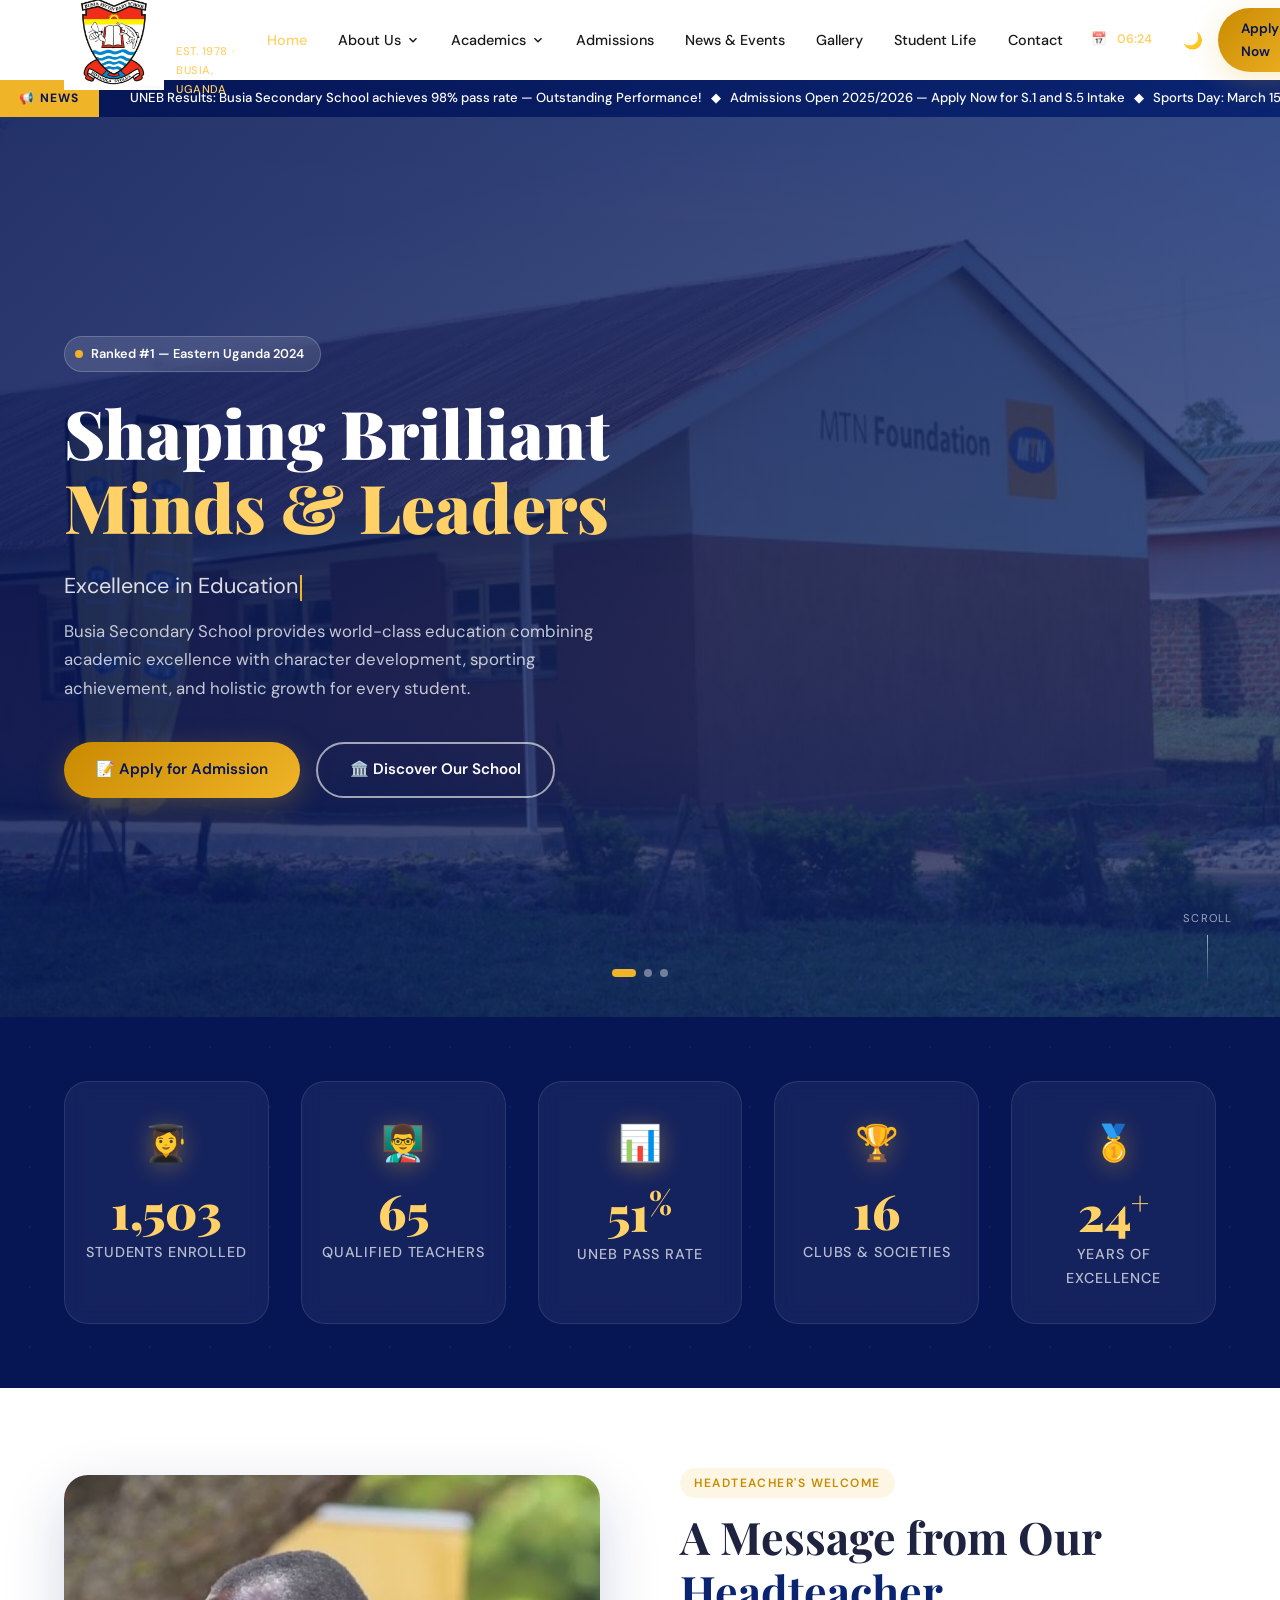
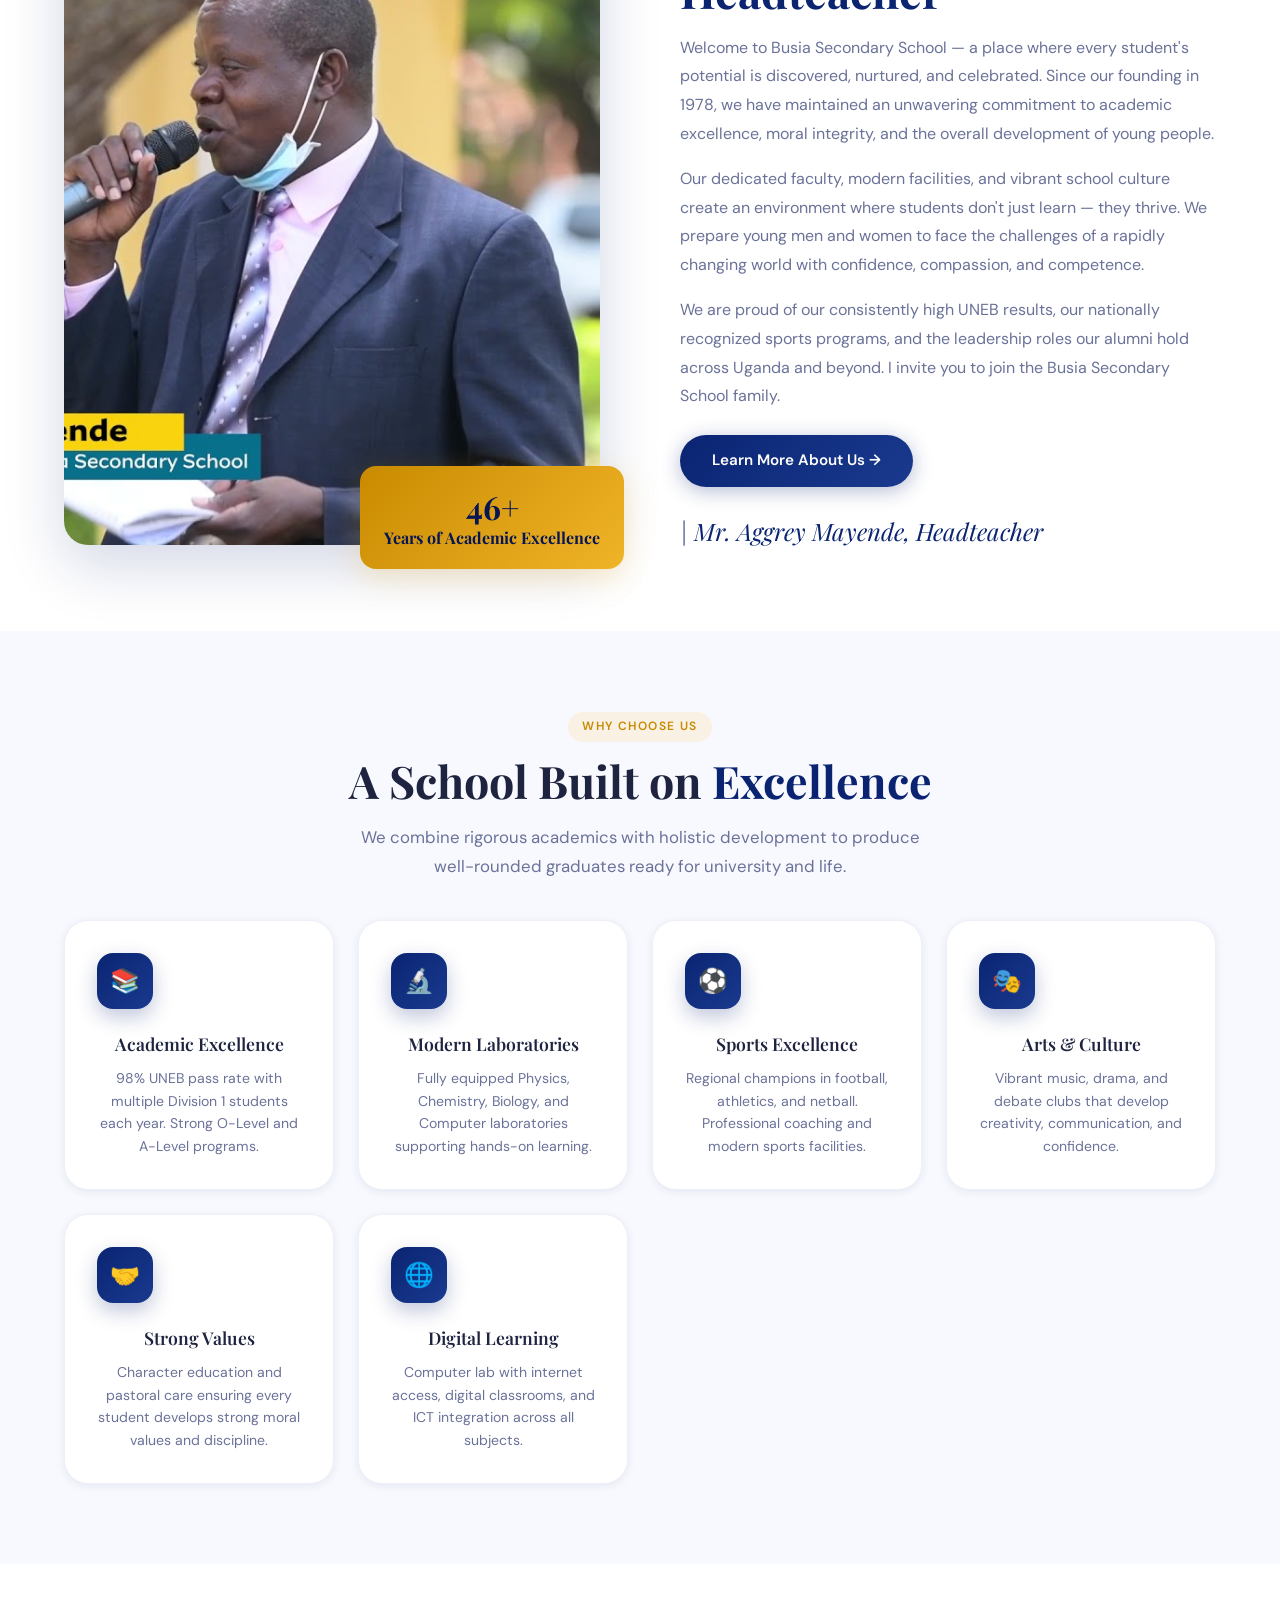
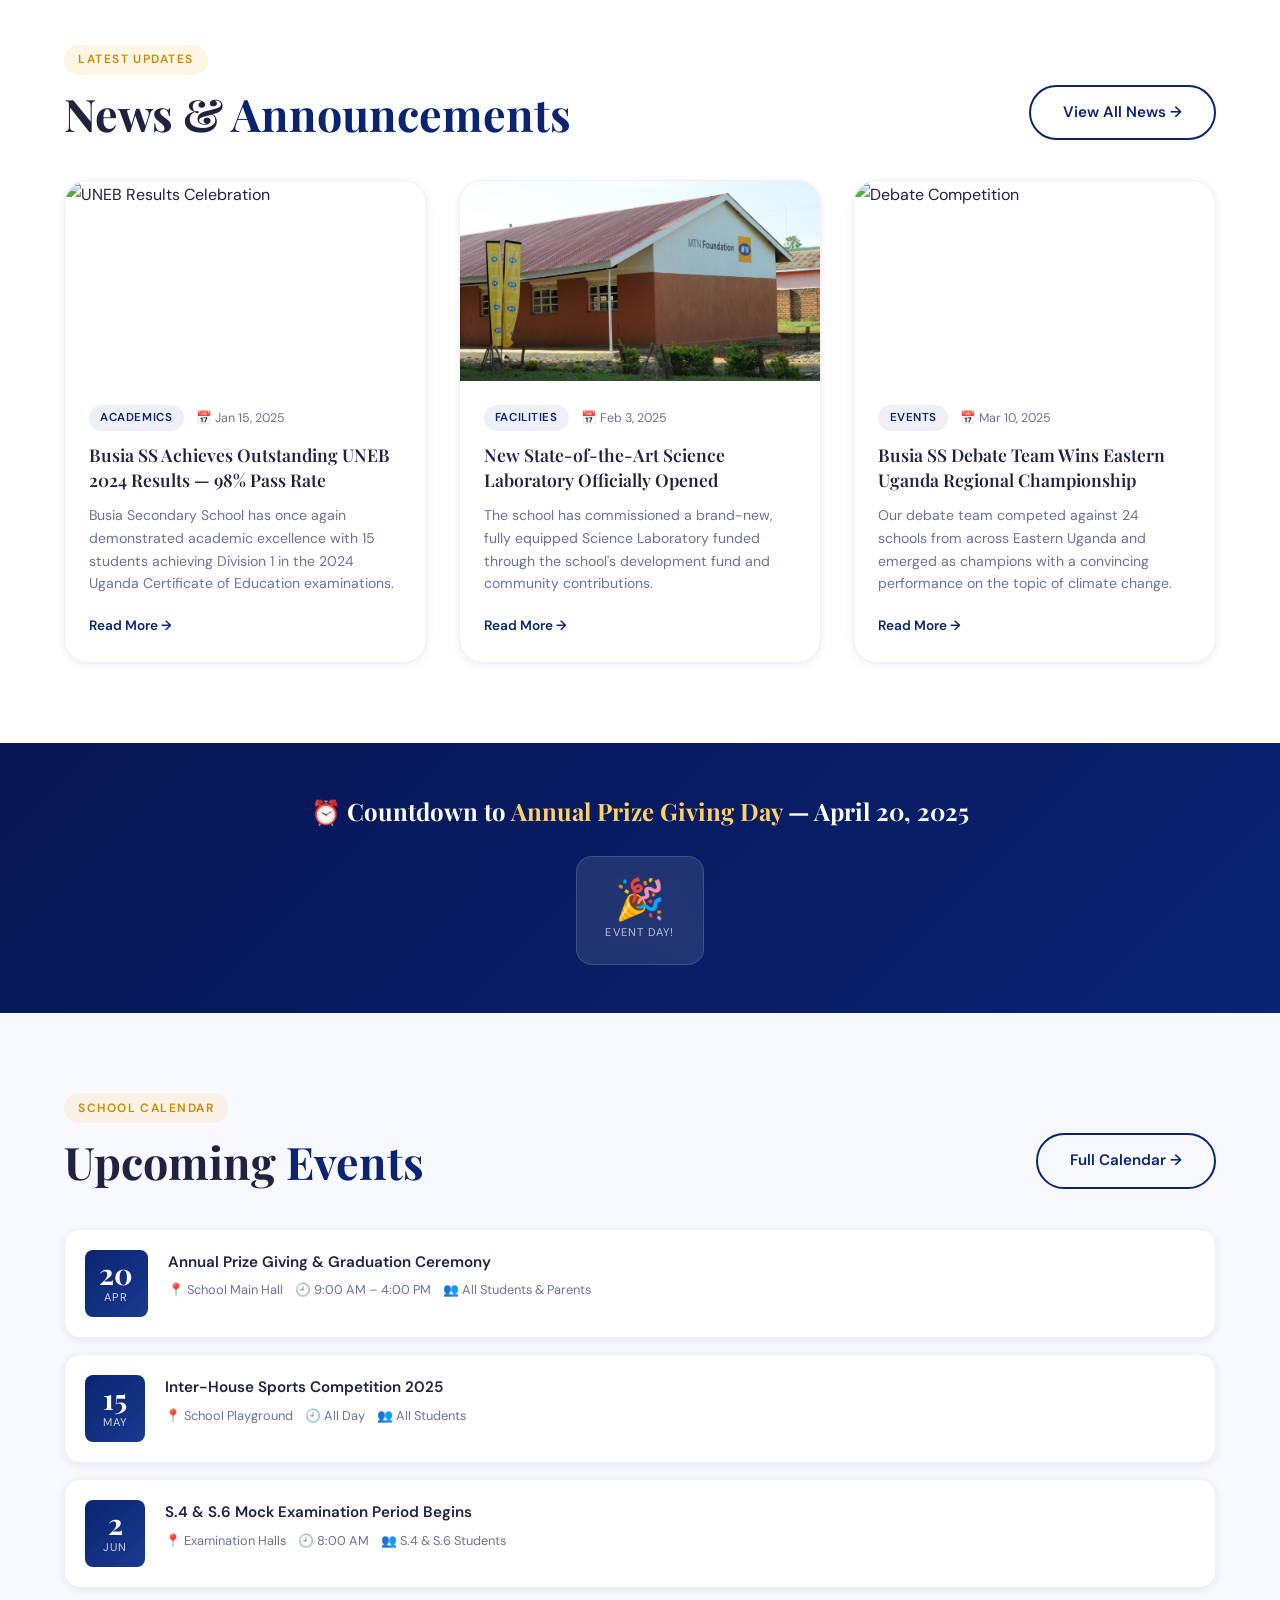
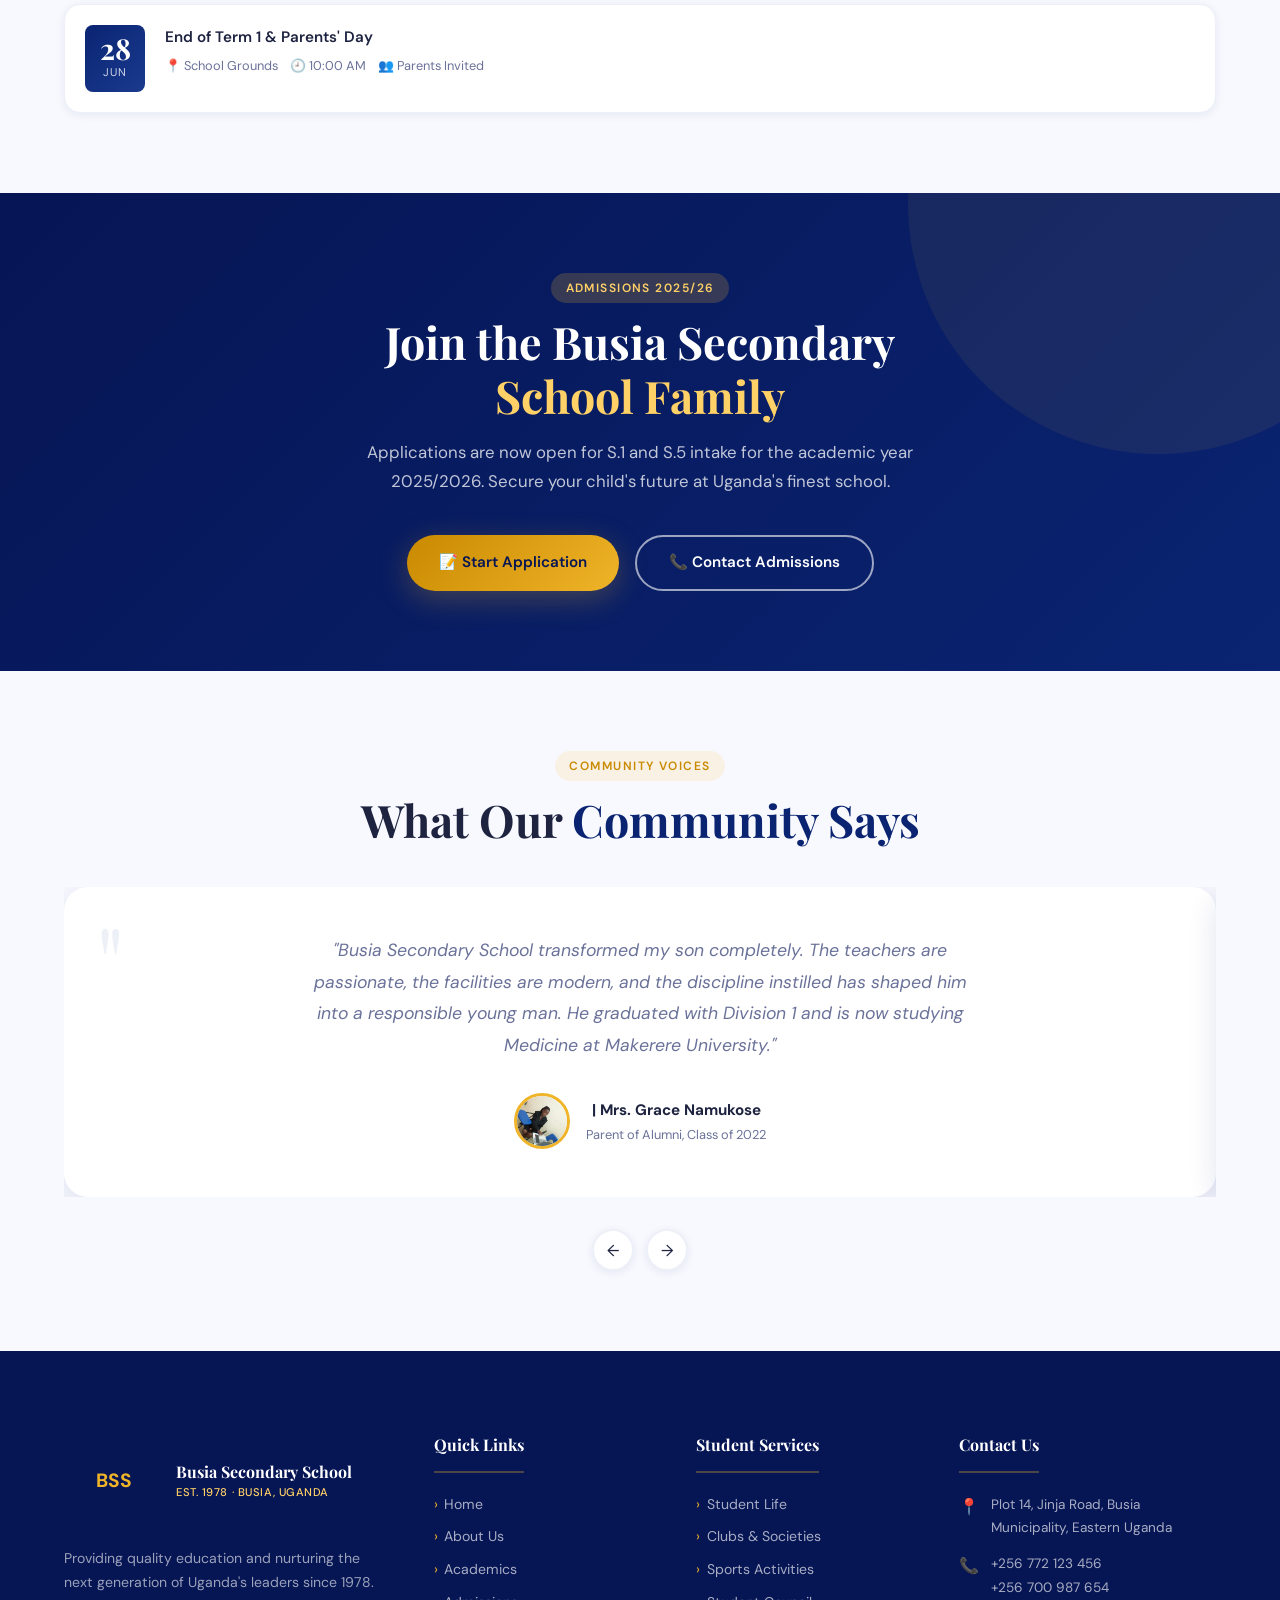
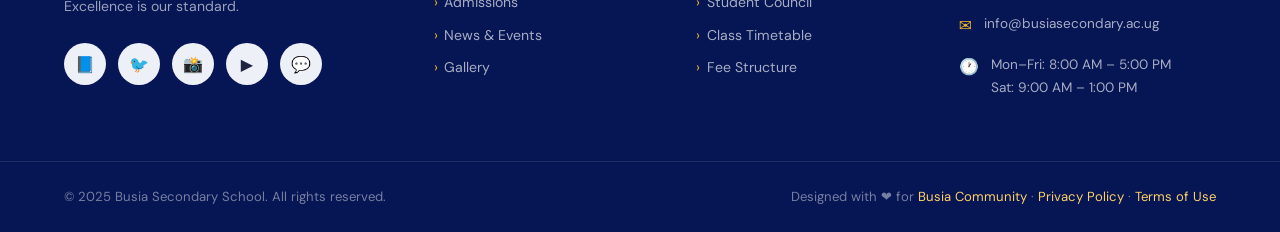
==== index.html @ 971a9e9c "Add files via upload ssb full website" ====
<!DOCTYPE html>
<html lang="en" data-theme="light">
<head>
  <meta charset="UTF-8" />
  <meta name="viewport" content="width=device-width, initial-scale=1.0" />
  <meta name="description" content="Busia Secondary School — Excellence in Education since 1978. Uganda's premier secondary school offering O-Level and A-Level education." />
  <meta name="keywords" content="Busia Secondary School, Uganda schools, UNEB, O-Level, A-Level, admissions" />
  <title>Busia Secondary School | Excellence in Education</title>
  <link rel="stylesheet" href="css/style.css" />
  <!-- Structured Data -->
  <script type="application/ld+json">
  {"@context":"https://schema.org","@type":"EducationalOrganization","name":"Busia Secondary School","url":"https://busiasecondary.ac.ug","address":{"@type":"PostalAddress","addressLocality":"Busia","addressRegion":"Eastern Uganda","addressCountry":"UG"}}
  </script>
</head>
<body>

<!-- ══ PRELOADER ══ -->
<div id="preloader" role="status" aria-label="Loading">
  <div class="preloader-logo">BUSIA <span>Secondary School</span></div>
  <div class="preloader-bar"><div class="preloader-fill"></div></div>
</div>

<!-- ══ BACK TO TOP ══ -->
<button id="back-top" aria-label="Back to top">↑</button>

<!-- ══ NAVBAR ══ -->
<nav id="navbar" role="navigation" aria-label="Main navigation">
  <div class="container">
    <a href="index.html" class="nav-logo">
      <div class="nav-logo-icon"><img src="images/ssb-logo.png" alt=""></div>
      <div class="nav-logo-text">
        <strong>Busia Secondary School</strong>
        <span>Est. 1978 · Busia, Uganda</span>
      </div>
    </a>

    <ul class="nav-menu" role="list">
      <li class="nav-item"><a href="index.html" class="nav-link active" data-page="index.html">Home</a></li>
      <li class="nav-item">
        <a href="about.html" class="nav-link" data-page="about.html">About Us <svg class="chevron" viewBox="0 0 24 24" fill="none" stroke="currentColor" stroke-width="2.5"><path d="M6 9l6 6 6-6"/></svg></a>
        <div class="dropdown">
          <a href="about.html#mission">Our Mission & Vision</a>
          <a href="about.html#history">School History</a>
          <a href="about.html#staff">Faculty & Staff</a>
          <a href="about.html#facilities">Facilities</a>
        </div>
      </li>
      <li class="nav-item">
        <a href="academics.html" class="nav-link" data-page="academics.html">Academics <svg class="chevron" viewBox="0 0 24 24" fill="none" stroke="currentColor" stroke-width="2.5"><path d="M6 9l6 6 6-6"/></svg></a>
        <div class="dropdown">
          <a href="academics.html#olevel">O-Level (S.1–S.4)</a>
          <a href="academics.html#alevel">A-Level (S.5–S.6)</a>
          <a href="academics.html#departments">Departments</a>
          <a href="academics.html#timetable">Class Timetable</a>
        </div>
      </li>
      <li class="nav-item"><a href="admissions.html" class="nav-link" data-page="admissions.html">Admissions</a></li>
      <li class="nav-item"><a href="news.html" class="nav-link" data-page="news.html">News & Events</a></li>
      <li class="nav-item"><a href="gallery.html" class="nav-link" data-page="gallery.html">Gallery</a></li>
      <li class="nav-item"><a href="student-life.html" class="nav-link" data-page="student-life.html">Student Life</a></li>
      <li class="nav-item"><a href="contact.html" class="nav-link" data-page="contact.html">Contact</a></li>
    </ul>

    <div class="nav-actions">
      <div class="datetime-widget">📅 <span id="live-time">--:--</span></div>
      <button class="dark-toggle" aria-label="Toggle dark mode">🌙</button>
      <a href="admissions.html" class="btn btn-gold btn-sm">Apply Now</a>
      <button class="hamburger" id="hamburger" aria-label="Open menu" aria-expanded="false">
        <span></span><span></span><span></span>
      </button>
    </div>
  </div>
</nav>

<!-- ══ MOBILE MENU ══ -->
<nav class="mobile-menu" id="mobileMenu" aria-label="Mobile navigation">
  <a href="index.html" class="nav-link">🏠 Home</a>
  <a href="about.html" class="nav-link mobile-menu-toggle">📖 About Us <svg class="chevron" style="width:16px;height:16px;float:right;transition:transform .3s" viewBox="0 0 24 24" fill="none" stroke="currentColor" stroke-width="2.5"><path d="M6 9l6 6 6-6"/></svg></a>
  <div class="mobile-dropdown">
    <a href="about.html#mission">Our Mission</a><a href="about.html#history">History</a><a href="about.html#staff">Staff</a>
  </div>
  <a href="academics.html" class="nav-link">📚 Academics</a>
  <a href="admissions.html" class="nav-link">📝 Admissions</a>
  <a href="news.html" class="nav-link">📰 News & Events</a>
  <a href="gallery.html" class="nav-link">🖼️ Gallery</a>
  <a href="student-life.html" class="nav-link">🎓 Student Life</a>
  <a href="contact.html" class="nav-link">📞 Contact</a>
  <div style="margin-top:2rem;padding-top:1.5rem;border-top:1px solid rgba(255,255,255,.1)">
    <a href="admissions.html" class="btn btn-gold" style="width:100%;justify-content:center;margin-bottom:.75rem">Apply Now</a>
    <button class="dark-toggle" style="width:100%;background:rgba(255,255,255,.08);border-radius:8px;height:42px;color:#fff;font-size:.9rem">🌙 Toggle Dark Mode</button>
  </div>
</nav>

<!-- ══ ANNOUNCEMENTS TICKER ══ -->
<div class="ticker-wrap" aria-label="Announcements">
  <div class="ticker-label">📢 News</div>
  <div class="ticker-track" id="ticker-track">Loading announcements…</div>
</div>

<!-- ══════════════════════════════════════
     HERO SECTION
══════════════════════════════════════ -->
<section class="hero" aria-label="Hero banner">
  <div class="hero-slider">
    <div class="hero-slide hero-slide-1 active"></div>
    <div class="hero-slide hero-slide-2"></div>
    <div class="hero-slide hero-slide-3"></div>
  </div>
  <div class="hero-overlay"></div>

  <div class="container">
    <div class="hero-content">
      <div class="hero-badge">
        <div class="hero-badge-dot"></div>
        Ranked #1 — Eastern Uganda 2024
      </div>
      <h1 class="hero-title">Shaping Brilliant<br><span>Minds & Leaders</span></h1>
      <div class="hero-typing" id="typing-text" aria-live="polite"></div>
      <p class="hero-desc">Busia Secondary School provides world-class education combining academic excellence with character development, sporting achievement, and holistic growth for every student.</p>
      <div class="hero-buttons">
        <a href="admissions.html" class="btn btn-gold">📝 Apply for Admission</a>
        <a href="about.html" class="btn btn-outline">🏛️ Discover Our School</a>
      </div>
    </div>
  </div>

  <div class="hero-dots" role="tablist" aria-label="Slide navigation">
    <button class="hero-dot active" aria-label="Slide 1"></button>
    <button class="hero-dot" aria-label="Slide 2"></button>
    <button class="hero-dot" aria-label="Slide 3"></button>
  </div>
  <div class="scroll-indicator" aria-hidden="true">
    <span>Scroll</span>
    <div class="scroll-line"></div>
  </div>
</section>

<!-- ══════════════════════════════════════
     STATS SECTION
══════════════════════════════════════ -->
<section class="stats-section" aria-label="School statistics">
  <div class="container">
    <div class="stats-grid">
      <div class="stat-card reveal">
        <div class="stat-icon">👩‍🎓</div>
        <div class="stat-number"><span class="counter" data-target="2847">0</span></div>
        <div class="stat-label">Students Enrolled</div>
      </div>
      <div class="stat-card reveal reveal-delay-1">
        <div class="stat-icon">👨‍🏫</div>
        <div class="stat-number"><span class="counter" data-target="124">0</span></div>
        <div class="stat-label">Qualified Teachers</div>
      </div>
      <div class="stat-card reveal reveal-delay-2">
        <div class="stat-icon">📊</div>
        <div class="stat-number"><span class="counter" data-target="98">0</span><span class="stat-suffix">%</span></div>
        <div class="stat-label">UNEB Pass Rate</div>
      </div>
      <div class="stat-card reveal reveal-delay-3">
        <div class="stat-icon">🏆</div>
        <div class="stat-number"><span class="counter" data-target="32">0</span></div>
        <div class="stat-label">Clubs & Societies</div>
      </div>
      <div class="stat-card reveal reveal-delay-4">
        <div class="stat-icon">🥇</div>
        <div class="stat-number"><span class="counter" data-target="46">0</span><span class="stat-suffix">+</span></div>
        <div class="stat-label">Years of Excellence</div>
      </div>
    </div>
  </div>
</section>

<!-- ══════════════════════════════════════
     WELCOME / PRINCIPAL'S MESSAGE
══════════════════════════════════════ -->
<section class="section" aria-labelledby="welcome-heading">
  <div class="container">
    <div class="welcome-grid">
      <div class="welcome-img-wrap reveal">
        <img
          src="images/mayende.jpg"
          alt="School headteacher"
          class="welcome-img"
          loading="lazy"
        />
        <div class="welcome-badge">
          <strong>46+</strong>
          Years of Academic Excellence
        </div>
      </div>
      <div class="welcome-text reveal reveal-delay-2">
        <span class="section-tag">Headteacher's Welcome</span>
        <h2 id="welcome-heading" class="section-title">A Message from Our <span>Headteacher</span></h2>
        <p style="color:var(--text-light);margin-bottom:1rem;line-height:1.8">Welcome to Busia Secondary School — a place where every student's potential is discovered, nurtured, and celebrated. Since our founding in 1978, we have maintained an unwavering commitment to academic excellence, moral integrity, and the overall development of young people.</p>
        <p style="color:var(--text-light);margin-bottom:1rem;line-height:1.8">Our dedicated faculty, modern facilities, and vibrant school culture create an environment where students don't just learn — they thrive. We prepare young men and women to face the challenges of a rapidly changing world with confidence, compassion, and competence.</p>
        <p style="color:var(--text-light);margin-bottom:1.5rem;line-height:1.8">We are proud of our consistently high UNEB results, our nationally recognized sports programs, and the leadership roles our alumni hold across Uganda and beyond. I invite you to join the Busia Secondary School family.</p>
        <a href="about.html" class="btn btn-primary">Learn More About Us →</a>
        <div class="signature"> | Mr. Aggrey Mayende, Headteacher</div>
      </div>
    </div>
  </div>
</section>

<!-- ══════════════════════════════════════
     WHY CHOOSE US
══════════════════════════════════════ -->
<section class="section section--gray" aria-labelledby="features-heading">
  <div class="container text-center">
    <span class="section-tag">Why Choose Us</span>
    <h2 id="features-heading" class="section-title">A School Built on <span>Excellence</span></h2>
    <p class="section-subtitle">We combine rigorous academics with holistic development to produce well-rounded graduates ready for university and life.</p>
    <div class="subjects-grid" style="grid-template-columns:repeat(auto-fill,minmax(230px,1fr))">
      <div class="info-card reveal">
        <div class="info-card-icon">📚</div>
        <h3 class="info-card-title">Academic Excellence</h3>
        <p class="info-card-text">98% UNEB pass rate with multiple Division 1 students each year. Strong O-Level and A-Level programs.</p>
      </div>
      <div class="info-card reveal reveal-delay-1">
        <div class="info-card-icon">🔬</div>
        <h3 class="info-card-title">Modern Laboratories</h3>
        <p class="info-card-text">Fully equipped Physics, Chemistry, Biology, and Computer laboratories supporting hands-on learning.</p>
      </div>
      <div class="info-card reveal reveal-delay-2">
        <div class="info-card-icon">⚽</div>
        <h3 class="info-card-title">Sports Excellence</h3>
        <p class="info-card-text">Regional champions in football, athletics, and netball. Professional coaching and modern sports facilities.</p>
      </div>
      <div class="info-card reveal reveal-delay-3">
        <div class="info-card-icon">🎭</div>
        <h3 class="info-card-title">Arts & Culture</h3>
        <p class="info-card-text">Vibrant music, drama, and debate clubs that develop creativity, communication, and confidence.</p>
      </div>
      <div class="info-card reveal reveal-delay-4">
        <div class="info-card-icon">🤝</div>
        <h3 class="info-card-title">Strong Values</h3>
        <p class="info-card-text">Character education and pastoral care ensuring every student develops strong moral values and discipline.</p>
      </div>
      <div class="info-card reveal">
        <div class="info-card-icon">🌐</div>
        <h3 class="info-card-title">Digital Learning</h3>
        <p class="info-card-text">Computer lab with internet access, digital classrooms, and ICT integration across all subjects.</p>
      </div>
    </div>
  </div>
</section>

<!-- ══════════════════════════════════════
     LATEST NEWS
══════════════════════════════════════ -->
<section class="section" aria-labelledby="news-heading">
  <div class="container">
    <div style="display:flex;justify-content:space-between;align-items:flex-end;flex-wrap:wrap;gap:1rem;margin-bottom:2.5rem">
      <div>
        <span class="section-tag">Latest Updates</span>
        <h2 id="news-heading" class="section-title" style="margin-bottom:0">News & <span>Announcements</span></h2>
      </div>
      <a href="news.html" class="btn btn-outline-dark">View All News →</a>
    </div>
    <div class="news-grid">
      <!-- Card 1 -->
      <article class="news-card reveal" data-title="UNEB 2024 Results" data-category="academics">
        <div class="news-card-img-wrap">
          <img class="news-card-img" src="images/IMG_20250216_130604_188@1550464639.jpg" alt="UNEB Results Celebration" loading="lazy"/>
        </div>
        <div class="news-card-body">
          <div class="news-card-meta">
            <span class="news-cat">Academics</span>
            <span>📅 Jan 15, 2025</span>
          </div>
          <h3 class="news-card-title">Busia SS Achieves Outstanding UNEB 2024 Results — 98% Pass Rate</h3>
          <p class="news-card-excerpt">Busia Secondary School has once again demonstrated academic excellence with 15 students achieving Division 1 in the 2024 Uganda Certificate of Education examinations.</p>
          <a href="news.html" class="read-more">Read More →</a>
        </div>
      </article>
      <!-- Card 2 -->
      <article class="news-card reveal reveal-delay-1" data-title="New Science Laboratory" data-category="facilities">
        <div class="news-card-img-wrap">
          <img class="news-card-img" src="images/Busia-SS-classroom-after.jpg" alt="New Science Laboratory" loading="lazy"/>
        </div>
        <div class="news-card-body">
          <div class="news-card-meta">
            <span class="news-cat">Facilities</span>
            <span>📅 Feb 3, 2025</span>
          </div>
          <h3 class="news-card-title">New State-of-the-Art Science Laboratory Officially Opened</h3>
          <p class="news-card-excerpt">The school has commissioned a brand-new, fully equipped Science Laboratory funded through the school's development fund and community contributions.</p>
          <a href="news.html" class="read-more">Read More →</a>
        </div>
      </article>
      <!-- Card 3 -->
      <article class="news-card reveal reveal-delay-2" data-title="Regional Debate Champions" data-category="events">
        <div class="news-card-img-wrap">
          <img class="news-card-img" src="images/IMG_20240926_190651_596@1555853961.jpg" alt="Debate Competition" loading="lazy"/>
        </div>
        <div class="news-card-body">
          <div class="news-card-meta">
            <span class="news-cat">Events</span>
            <span>📅 Mar 10, 2025</span>
          </div>
          <h3 class="news-card-title">Busia SS Debate Team Wins Eastern Uganda Regional Championship</h3>
          <p class="news-card-excerpt">Our debate team competed against 24 schools from across Eastern Uganda and emerged as champions with a convincing performance on the topic of climate change.</p>
          <a href="news.html" class="read-more">Read More →</a>
        </div>
      </article>
    </div>
  </div>
</section>

<!-- ══════════════════════════════════════
     COUNTDOWN + UPCOMING EVENTS
══════════════════════════════════════ -->
<div class="countdown-section" aria-label="Event countdown">
  <div class="container">
    <h3 class="countdown-title">⏰ Countdown to <span>Annual Prize Giving Day</span> — April 20, 2025</h3>
    <div class="countdown-wrap" id="countdown-wrap" data-target="2025-04-20T09:00:00"></div>
  </div>
</div>

<section class="section section--gray" aria-labelledby="events-heading">
  <div class="container">
    <div style="display:flex;justify-content:space-between;align-items:flex-end;flex-wrap:wrap;gap:1rem;margin-bottom:2.5rem">
      <div>
        <span class="section-tag">School Calendar</span>
        <h2 id="events-heading" class="section-title" style="margin-bottom:0">Upcoming <span>Events</span></h2>
      </div>
      <a href="news.html#events" class="btn btn-outline-dark">Full Calendar →</a>
    </div>
    <div class="events-list">
      <div class="event-item reveal">
        <div class="event-date"><div class="event-day">20</div><div class="event-month">Apr</div></div>
        <div class="event-info">
          <div class="event-title">Annual Prize Giving &amp; Graduation Ceremony</div>
          <div class="event-meta"><span>📍 School Main Hall</span><span>🕘 9:00 AM – 4:00 PM</span><span>👥 All Students &amp; Parents</span></div>
        </div>
      </div>
      <div class="event-item reveal reveal-delay-1">
        <div class="event-date"><div class="event-day">15</div><div class="event-month">May</div></div>
        <div class="event-info">
          <div class="event-title">Inter-House Sports Competition 2025</div>
          <div class="event-meta"><span>📍 School Playground</span><span>🕘 All Day</span><span>👥 All Students</span></div>
        </div>
      </div>
      <div class="event-item reveal reveal-delay-2">
        <div class="event-date"><div class="event-day">2</div><div class="event-month">Jun</div></div>
        <div class="event-info">
          <div class="event-title">S.4 &amp; S.6 Mock Examination Period Begins</div>
          <div class="event-meta"><span>📍 Examination Halls</span><span>🕘 8:00 AM</span><span>👥 S.4 &amp; S.6 Students</span></div>
        </div>
      </div>
      <div class="event-item reveal reveal-delay-3">
        <div class="event-date"><div class="event-day">28</div><div class="event-month">Jun</div></div>
        <div class="event-info">
          <div class="event-title">End of Term 1 &amp; Parents' Day</div>
          <div class="event-meta"><span>📍 School Grounds</span><span>🕘 10:00 AM</span><span>👥 Parents Invited</span></div>
        </div>
      </div>
    </div>
  </div>
</section>

<!-- ══════════════════════════════════════
     ADMISSIONS CTA
══════════════════════════════════════ -->
<section class="section section--dark" style="background:linear-gradient(135deg,var(--primary-dark),var(--primary));text-align:center;position:relative;overflow:hidden">
  <div style="position:absolute;top:-50%;right:-10%;width:500px;height:500px;border-radius:50%;background:rgba(240,180,41,.07);pointer-events:none"></div>
  <div class="container" style="position:relative;z-index:1">
    <span class="section-tag" style="background:rgba(240,180,41,.2);color:var(--gold-light)">Admissions 2025/26</span>
    <h2 class="section-title" style="color:var(--white)">Join the Busia Secondary<br><span style="color:var(--gold-light)">School Family</span></h2>
    <p class="section-subtitle" style="color:rgba(255,255,255,.75)">Applications are now open for S.1 and S.5 intake for the academic year 2025/2026. Secure your child's future at Uganda's finest school.</p>
    <div style="display:flex;gap:1rem;justify-content:center;flex-wrap:wrap;margin-top:1rem">
      <a href="admissions.html" class="btn btn-gold reveal">📝 Start Application</a>
      <a href="contact.html" class="btn btn-outline reveal reveal-delay-1">📞 Contact Admissions</a>
    </div>
  </div>
</section>

<!-- ══════════════════════════════════════
     TESTIMONIALS
══════════════════════════════════════ -->
<section class="section testimonials-section" aria-labelledby="testimonials-heading">
  <div class="container">
    <div class="text-center" style="margin-bottom:2.5rem">
      <span class="section-tag">Community Voices</span>
      <h2 id="testimonials-heading" class="section-title">What Our <span>Community Says</span></h2>
    </div>
    <div class="testimonials-track">
      <div class="testimonials-inner" id="testimonials-inner">
        <div class="testimonial-card">
          <p class="testimonial-text">"Busia Secondary School transformed my son completely. The teachers are passionate, the facilities are modern, and the discipline instilled has shaped him into a responsible young man. He graduated with Division 1 and is now studying Medicine at Makerere University."</p>
          <div class="testimonial-author">
            <img src="images/IMG_20250828_181309_729.jpg" alt="Parent testimonial" class="testimonial-avatar"/>
            <div><div class="testimonial-name">| Mrs. Grace Namukose</div><div class="testimonial-role">Parent of Alumni, Class of 2022</div></div>
          </div>
        </div>
        <div class="testimonial-card">
          <p class="testimonial-text">"The quality of education at Busia SS is unparalleled in Eastern Uganda. I joined S.1 with average grades but left with seven 1s in UCE. The teachers gave us individual attention and the learning environment was incredibly motivating."</p>
          <div class="testimonial-author">
            <img src="images/IMG_20250828_181309_729.jpg" alt="Alumni testimonial" class="testimonial-avatar"/>
            <div><div class="testimonial-name">| Remmy Auma</div><div class="testimonial-role">UCE Candidate, Class of 2022 — Division 1</div></div>
          </div>
        </div>
        <div class="testimonial-card">
          <p class="testimonial-text">"The quality of education at Busia SS is unparalleled in Eastern Uganda. I joined S.5 with low grades but left with all the principal passes in UACE. The teachers gave us individual attention and the learning environment was incredibly motivating."</p>
          <div class="testimonial-author">
            <img src="images/profile-pic.jpg" alt="Alumni testimonial" class="testimonial-avatar"/>
            <div><div class="testimonial-name">| Pius Babalanda</div><div class="testimonial-role">UACE Candidate, Class of 2022 — 14 Points</div></div>
          </div>
        </div>
        <div class="testimonial-card">
          <p class="testimonial-text">"As an employer, whenever I see Busia Secondary School on a resume, I know that candidate has been through rigorous academic training and built strong character. Our company actively seeks BSS graduates. The school produces truly exceptional young people."</p>
          <div class="testimonial-author">
            <img src="images/IMG_20240926_190651_596@1555853961.jpg" alt="Employer testimonial" class="testimonial-avatar"/>
            <div><div class="testimonial-name">| Mr. Robert Ouma</div><div class="testimonial-role">CEO, Busia Business Group</div></div>
          </div>
        </div>
      </div>
    </div>
    <div class="testimonial-controls">
      <button class="testimonial-prev" id="testimonial-prev" aria-label="Previous testimonial">←</button>
      <button class="testimonial-next" id="testimonial-next" aria-label="Next testimonial">→</button>
    </div>
  </div>
</section>

<!-- ══ FOOTER ══ -->
<footer class="footer" role="contentinfo">
  <div class="container">
    <div class="footer-grid">
      <div class="footer-brand">
        <a href="index.html" class="nav-logo" style="margin-bottom:.5rem">
          <div class="nav-logo-icon">BSS</div>
          <div class="nav-logo-text">
            <strong style="color:#fff">Busia Secondary School</strong>
            <span>Est. 1978 · Busia, Uganda</span>
          </div>
        </a>
        <p>Providing quality education and nurturing the next generation of Uganda's leaders since 1978. Excellence is our standard.</p>
        <div class="social-links">
          <a href="#" class="social-link" aria-label="Facebook">📘</a>
          <a href="#" class="social-link" aria-label="Twitter">🐦</a>
          <a href="#" class="social-link" aria-label="Instagram">📸</a>
          <a href="#" class="social-link" aria-label="YouTube">▶️</a>
          <a href="#" class="social-link" aria-label="WhatsApp">💬</a>
        </div>
      </div>
      <div>
        <div class="footer-heading">Quick Links</div>
        <nav class="footer-links" aria-label="Footer navigation">
          <a href="index.html">Home</a>
          <a href="about.html">About Us</a>
          <a href="academics.html">Academics</a>
          <a href="admissions.html">Admissions</a>
          <a href="news.html">News & Events</a>
          <a href="gallery.html">Gallery</a>
        </nav>
      </div>
      <div>
        <div class="footer-heading">Student Services</div>
        <nav class="footer-links" aria-label="Student services">
          <a href="student-life.html">Student Life</a>
          <a href="student-life.html#clubs">Clubs & Societies</a>
          <a href="student-life.html#sports">Sports Activities</a>
          <a href="student-life.html#leadership">Student Council</a>
          <a href="academics.html#timetable">Class Timetable</a>
          <a href="admissions.html#fees">Fee Structure</a>
        </nav>
      </div>
      <div>
        <div class="footer-heading">Contact Us</div>
        <div class="footer-contact-item"><span>📍</span><span>Plot 14, Jinja Road, Busia Municipality, Eastern Uganda</span></div>
        <div class="footer-contact-item"><span>📞</span><span>+256 772 123 456<br/>+256 700 987 654</span></div>
        <div class="footer-contact-item"><span>✉️</span><span>info@busiasecondary.ac.ug</span></div>
        <div class="footer-contact-item"><span>🕐</span><span>Mon–Fri: 8:00 AM – 5:00 PM<br/>Sat: 9:00 AM – 1:00 PM</span></div>
      </div>
    </div>
  </div>
  <div class="footer-bottom">
    <div class="container" style="display:flex;justify-content:space-between;align-items:center;flex-wrap:wrap;gap:1rem">
      <span>© 2025 Busia Secondary School. All rights reserved.</span>
      <span>Designed with ❤️ for <a href="#">Busia Community</a> · <a href="#">Privacy Policy</a> · <a href="#">Terms of Use</a></span>
    </div>
  </div>
</footer>

<!-- ══ LIGHTBOX ══ -->
<div class="lightbox" id="lightbox" role="dialog" aria-modal="true" aria-label="Image viewer">
  <div class="lightbox-content">
    <img id="lightbox-img" src="" alt="Gallery image" />
  </div>
  <button class="lightbox-close" id="lightbox-close" aria-label="Close image">✕</button>
</div>

<script src="js/script.js"></script>
</body>
</html>
---- css/style.css ----
/* ============================================================
   BUSIA SECONDARY SCHOOL - Main Stylesheet
   Author: Web Team
   Version: 1.0
   ============================================================ */

/* ── Google Fonts ── */
@import url('https://fonts.googleapis.com/css2?family=Playfair+Display:wght@400;600;700;900&family=DM+Sans:wght@300;400;500;600;700&display=swap');

/* ── CSS Custom Properties ── */
:root {
  /* Colors */
  --primary:       #0a2472;
  --primary-light: #1a3a8f;
  --primary-dark:  #061554;
  --gold:          #f0b429;
  --gold-light:    #ffd166;
  --gold-dark:     #c98a00;
  --white:         #ffffff;
  --off-white:     #f8f9fe;
  --light-gray:    #eef0f8;
  --mid-gray:      #a0a8c3;
  --dark-gray:     #4a5270;
  --text:          #1e2340;
  --text-light:    #6b7299;
  --success:       #22c55e;
  --error:         #ef4444;

  /* Dark Mode Colors */
  --dm-bg:         #0d1117;
  --dm-surface:    #161b22;
  --dm-border:     #30363d;
  --dm-text:       #e6edf3;
  --dm-text-light: #8b949e;

  /* Typography */
  --font-display: 'Playfair Display', Georgia, serif;
  --font-body:    'DM Sans', system-ui, sans-serif;

  /* Spacing */
  --section-pad: 5rem 0;
  --container-w: 1200px;
  --nav-h:       80px;

  /* Shadows */
  --shadow-sm:  0 2px 8px rgba(10,36,114,.08);
  --shadow-md:  0 8px 30px rgba(10,36,114,.12);
  --shadow-lg:  0 20px 60px rgba(10,36,114,.18);
  --shadow-gold:0 8px 30px rgba(240,180,41,.25);

  /* Radius */
  --radius-sm:  8px;
  --radius-md:  16px;
  --radius-lg:  24px;
  --radius-xl:  40px;

  /* Transitions */
  --ease:       cubic-bezier(.4,0,.2,1);
  --ease-spring:cubic-bezier(.34,1.56,.64,1);
}

/* ── Dark Mode Variables ── */
[data-theme="dark"] {
  --white:      var(--dm-bg);
  --off-white:  var(--dm-surface);
  --light-gray: var(--dm-border);
  --text:       var(--dm-text);
  --text-light: var(--dm-text-light);
  --primary:    #3b82f6;
  --primary-light:#60a5fa;
  background-color: var(--dm-bg);
  color: var(--dm-text);
}

/* ── Reset & Base ── */
*, *::before, *::after { box-sizing: border-box; margin: 0; padding: 0; }
html { scroll-behavior: smooth; font-size: 16px; }
body {
  font-family: var(--font-body);
  color: var(--text);
  background: var(--white);
  line-height: 1.7;
  overflow-x: hidden;
  transition: background .3s var(--ease), color .3s var(--ease);
}
img { max-width: 100%; height: auto; display: block; }
a  { text-decoration: none; color: inherit; }
ul { list-style: none; }
button { cursor: pointer; border: none; background: none; font-family: var(--font-body); }
input, textarea, select { font-family: var(--font-body); }

/* ── Preloader ── */
#preloader {
  position: fixed; inset: 0; z-index: 9999;
  background: var(--primary-dark);
  display: flex; flex-direction: column;
  align-items: center; justify-content: center;
  transition: opacity .5s var(--ease), visibility .5s var(--ease);
}
#preloader.hidden { opacity: 0; visibility: hidden; }
.preloader-logo {
  font-family: var(--font-display);
  font-size: 2rem; font-weight: 700;
  color: var(--white);
  margin-bottom: 1.5rem;
  animation: pulse 1.5s ease-in-out infinite;
}
.preloader-logo span { color: var(--gold); }
.preloader-bar {
  width: 200px; height: 3px;
  background: rgba(255,255,255,.2);
  border-radius: 99px; overflow: hidden;
}
.preloader-fill {
  height: 100%; width: 0;
  background: linear-gradient(90deg, var(--gold), var(--gold-light));
  border-radius: 99px;
  animation: load 2s var(--ease) forwards;
}
@keyframes load   { to { width: 100%; } }
@keyframes pulse  { 0%,100%{opacity:1}50%{opacity:.5} }

/* ── Container ── */
.container {
  width: 100%;
  max-width: var(--container-w);
  margin: 0 auto;
  padding: 0 1.5rem;
}

/* ── Utility Classes ── */
.section       { padding: var(--section-pad); }
.section--gray { background: var(--off-white); }
.section--dark { background: var(--primary-dark); color: var(--white); }
.text-center   { text-align: center; }
.text-gold     { color: var(--gold); }
.text-primary  { color: var(--primary); }
.flex          { display: flex; }
.flex-center   { display: flex; align-items: center; justify-content: center; }
.grid          { display: grid; }
.hidden        { display: none !important; }
.sr-only       { position:absolute;width:1px;height:1px;overflow:hidden;clip:rect(0,0,0,0); }

/* Section Header */
.section-tag {
  display: inline-block;
  font-size: .75rem; font-weight: 600;
  letter-spacing: .12em; text-transform: uppercase;
  color: var(--gold-dark);
  background: rgba(240,180,41,.12);
  padding: .3rem .9rem; border-radius: 99px;
  margin-bottom: .75rem;
}
[data-theme="dark"] .section-tag { color: var(--gold-light); background: rgba(240,180,41,.15); }
.section-title {
  font-family: var(--font-display);
  font-size: clamp(1.8rem, 4vw, 2.8rem);
  font-weight: 700; line-height: 1.2;
  color: var(--text);
  margin-bottom: 1rem;
}
.section-title span { color: var(--primary); }
[data-theme="dark"] .section-title span { color: var(--gold-light); }
.section-subtitle {
  font-size: 1.05rem; color: var(--text-light);
  max-width: 600px; margin: 0 auto 2.5rem;
  line-height: 1.7;
}

/* ── Buttons ── */
.btn {
  display: inline-flex; align-items: center; gap: .5rem;
  padding: .8rem 2rem;
  font-size: .95rem; font-weight: 600;
  border-radius: 99px;
  transition: all .3s var(--ease);
  position: relative; overflow: hidden;
}
.btn::after {
  content: ''; position: absolute; inset: 0;
  background: rgba(255,255,255,.15);
  transform: translateX(-110%) skewX(-15deg);
  transition: transform .4s var(--ease);
}
.btn:hover::after { transform: translateX(110%) skewX(-15deg); }
.btn-primary {
  background: linear-gradient(135deg, var(--primary), var(--primary-light));
  color: var(--white);
  box-shadow: 0 4px 20px rgba(10,36,114,.3);
}
.btn-primary:hover { box-shadow: 0 8px 30px rgba(10,36,114,.4); transform: translateY(-2px); }
.btn-gold {
  background: linear-gradient(135deg, var(--gold-dark), var(--gold));
  color: var(--primary-dark);
  box-shadow: var(--shadow-gold);
}
.btn-gold:hover { box-shadow: 0 12px 40px rgba(240,180,41,.4); transform: translateY(-2px); }
.btn-outline {
  border: 2px solid rgba(255,255,255,.6);
  color: var(--white);
}
.btn-outline:hover { background: rgba(255,255,255,.15); border-color: var(--white); }
.btn-outline-dark {
  border: 2px solid var(--primary);
  color: var(--primary);
}
.btn-outline-dark:hover { background: var(--primary); color: var(--white); }
.btn-sm { padding: .55rem 1.4rem; font-size: .85rem; }

/* ── Navbar ── */
#navbar {
  position: fixed; top: 0; left: 0; right: 0; z-index: 1000;
  height: var(--nav-h);
  display: flex; align-items: center;
  transition: all .4s var(--ease);
}
#navbar .container { display: flex; align-items: center; justify-content: space-between; width: 100%; }
#navbar.scrolled {
  background: rgba(255,255,255,.92);
  backdrop-filter: blur(20px);
  box-shadow: var(--shadow-md);
  height: 65px;
}
[data-theme="dark"] #navbar.scrolled {
  background: rgba(13,17,23,.92);
}

.nav-logo {
  display: flex; align-items: center; gap: .75rem;
}
.nav-logo-icon {
  width: 100px; height: 100px;
  border-radius: 12px;
  display: flex; align-items: center; justify-content: center;
  font-size: 1.2rem; font-weight: 700; color: var(--gold);
  flex-shrink: 0;
}
.nav-logo-text { line-height: 1.2; }
.nav-logo-text strong {
  display: block;
  font-family: var(--font-display);
  font-size: 1rem; font-weight: 700;
  color: var(--white);
  transition: color .3s;
}
.nav-logo-text span {
  font-size: .7rem; font-weight: 500;
  color: var(--gold-light);
  letter-spacing: .05em;
  text-transform: uppercase;
}
#navbar.scrolled .nav-logo-text strong { color: var(--text); }
#navbar.scrolled .nav-logo-text span  { color: var(--text-light); }

.nav-menu { display: flex; align-items: center; gap: .25rem; }
.nav-item { position: relative; }
.nav-link {
  display: flex; align-items: center; gap: .3rem;
  padding: .5rem .85rem;
  font-size: .9rem; font-weight: 500;
  color: rgba(0, 0, 0, 0.9);
  border-radius: var(--radius-sm);
  transition: all .2s var(--ease);
  white-space: nowrap;
}
.nav-link:hover, .nav-link.active {
  color: var(--gold-light);
  background: rgba(255,255,255,.1);
}
#navbar.scrolled .nav-link { color: var(--text); }
#navbar.scrolled .nav-link:hover { color: var(--primary); background: var(--light-gray); }
.nav-link .chevron {
  width: 14px; height: 14px;
  transition: transform .2s var(--ease);
  flex-shrink: 0;
}
.nav-item:hover .chevron { transform: rotate(180deg); }

/* Dropdown */
.dropdown {
  position: absolute; top: calc(100% + .5rem); left: 50%;
  transform: translateX(-50%) translateY(10px);
  min-width: 200px;
  background: var(--white);
  border-radius: var(--radius-md);
  box-shadow: var(--shadow-lg);
  padding: .5rem;
  opacity: 0; visibility: hidden;
  transition: all .25s var(--ease);
  pointer-events: none;
  border: 1px solid var(--light-gray);
}
[data-theme="dark"] .dropdown {
  background: var(--dm-surface);
  border-color: var(--dm-border);
}
.nav-item:hover .dropdown {
  opacity: 1; visibility: visible;
  transform: translateX(-50%) translateY(0);
  pointer-events: auto;
}
.dropdown a {
  display: block; padding: .55rem 1rem;
  font-size: .88rem; font-weight: 500;
  color: var(--text);
  border-radius: var(--radius-sm);
  transition: all .2s var(--ease);
}
.dropdown a:hover { background: var(--light-gray); color: var(--primary); padding-left: 1.3rem; }
[data-theme="dark"] .dropdown a:hover { background: var(--dm-border); color: var(--gold-light); }

.nav-actions { display: flex; align-items: center; gap: .75rem; }
.dark-toggle {
  width: 38px; height: 38px;
  border-radius: 50%;
  display: flex; align-items: center; justify-content: center;
  background: rgba(255,255,255,.15);
  color: var(--white);
  font-size: 1rem;
  transition: all .3s var(--ease);
}
.dark-toggle:hover { background: rgba(255,255,255,.25); transform: rotate(20deg); }
#navbar.scrolled .dark-toggle { background: var(--light-gray); color: var(--text); }

.hamburger {
  display: none; flex-direction: column; gap: 5px;
  width: 38px; height: 38px; padding: 8px;
  background: rgba(255,255,255,.15);
  border-radius: var(--radius-sm);
  transition: background .2s;
}
.hamburger span {
  display: block; height: 2px;
  background: var(--white);
  border-radius: 2px;
  transition: all .3s var(--ease);
}
#navbar.scrolled .hamburger span { background: var(--text); }
.hamburger.open span:nth-child(1) { transform: rotate(45deg) translate(5px,5px); }
.hamburger.open span:nth-child(2) { opacity: 0; }
.hamburger.open span:nth-child(3) { transform: rotate(-45deg) translate(5px,-5px); }

/* Mobile Nav */
.mobile-menu {
  position: fixed; top: 0; left: 0; right: 0; bottom: 0; z-index: 999;
  background: var(--primary-dark);
  transform: translateX(100%);
  transition: transform .4s var(--ease);
  display: flex; flex-direction: column;
  overflow-y: auto;
  padding: 6rem 1.5rem 2rem;
}
[data-theme="dark"] .mobile-menu { background: var(--dm-surface); }
.mobile-menu.open { transform: translateX(0); }
.mobile-menu .nav-link {
  display: block; color: rgba(255,255,255,.85);
  padding: .85rem 1rem;
  border-bottom: 1px solid rgba(255,255,255,.08);
  font-size: 1.05rem;
}
.mobile-menu .nav-link:hover { color: var(--gold-light); background: rgba(255,255,255,.06); }
.mobile-dropdown { padding: .5rem 0 .5rem 1rem; display: none; }
.mobile-dropdown.open { display: block; }
.mobile-dropdown a { display:block; color:rgba(255,255,255,.7); padding:.5rem 1rem; font-size:.9rem; }
.mobile-dropdown a:hover { color: var(--gold-light); }

/* ── Announcements Ticker ── */
.ticker-wrap {
  background: linear-gradient(135deg, var(--primary-dark), var(--primary));
  color: var(--white);
  padding: .45rem 0;
  overflow: hidden;
  position: relative;
  z-index: 998;
  margin-top: var(--nav-h);
}
.ticker-label {
  position: absolute; left: 0; top: 0; bottom: 0; z-index: 1;
  background: var(--gold);
  color: var(--primary-dark);
  font-size: .75rem; font-weight: 700;
  letter-spacing: .1em; text-transform: uppercase;
  display: flex; align-items: center;
  padding: 0 1.2rem;
}
.ticker-track {
  display: flex; white-space: nowrap;
  animation: ticker 28s linear infinite;
  padding-left: 130px;
  font-size: .82rem; font-weight: 500;
}
.ticker-item { margin: 0 3rem; }
.ticker-item::before { content: '◆'; margin-right: .75rem; color: var(--gold); }
@keyframes ticker { 0%{transform:translateX(0)} 100%{transform:translateX(-50%)} }

/* ── Hero Section ── */
.hero {
  position: relative;
  min-height: 100vh;
  display: flex; align-items: center;
  overflow: hidden;
}
.hero-slider {
  position: absolute; inset: 0;
  z-index: 0;
}
.hero-slide {
  position: absolute; inset: 0;
  background-size: cover; background-position: center;
  opacity: 0; transition: opacity 1.2s var(--ease);
}
.hero-slide.active { opacity: 1; }
.hero-slide-1 {
  background-image: linear-gradient(135deg,rgba(6,21,84,.88) 0%,rgba(10,36,114,.7) 100%),
    url('../images/Busia-SS-classroom-after.jpg');
}
.hero-slide-2 {
  background-image: linear-gradient(135deg,rgba(6,21,84,.88) 0%,rgba(10,36,114,.7) 100%),
    url('../images/busia1.jpg');
}
.hero-slide-3 {
  background-image: linear-gradient(135deg,rgba(6,21,84,.88) 0%,rgba(10,36,114,.7) 100%),
    url('../images/mayende.jpg');
}
.hero-overlay {
  position: absolute; inset: 0; z-index: 1;
  background: radial-gradient(ellipse at 70% 50%, rgba(240,180,41,.06) 0%, transparent 70%);
}
.hero-content {
  position: relative; z-index: 2;
  max-width: 720px;
}
.hero-badge {
  display: inline-flex; align-items: center; gap: .5rem;
  background: rgba(255,255,255,.12);
  backdrop-filter: blur(10px);
  border: 1px solid rgba(255,255,255,.2);
  border-radius: 99px;
  padding: .4rem 1rem .4rem .6rem;
  font-size: .8rem; font-weight: 600;
  color: var(--white);
  margin-bottom: 1.5rem;
  animation: fadeInDown .8s var(--ease) both;
}
.hero-badge-dot {
  width: 8px; height: 8px;
  border-radius: 50%;
  background: var(--gold);
  animation: pulse 2s ease-in-out infinite;
}
.hero-title {
  font-family: var(--font-display);
  font-size: clamp(2.4rem, 6vw, 4.2rem);
  font-weight: 900; line-height: 1.1;
  color: var(--white);
  margin-bottom: 1.5rem;
  animation: fadeInUp .9s var(--ease) .1s both;
}
.hero-title span { color: var(--gold-light); }
.hero-typing {
  font-size: clamp(1rem, 2.5vw, 1.35rem);
  color: rgba(255,255,255,.85);
  min-height: 2rem;
  margin-bottom: .75rem;
  font-weight: 400;
  animation: fadeInUp .9s var(--ease) .2s both;
}
.cursor { display: inline-block; background: var(--gold); width: 2px; height: 1.2em; vertical-align: middle; animation: blink 1s step-end infinite; margin-left: 2px; }
@keyframes blink { 0%,100%{opacity:1} 50%{opacity:0} }
.hero-desc {
  font-size: 1.05rem; color: rgba(255,255,255,.75);
  margin-bottom: 2.5rem; max-width: 560px;
  animation: fadeInUp .9s var(--ease) .3s both;
}
.hero-buttons {
  display: flex; flex-wrap: wrap; gap: 1rem;
  animation: fadeInUp .9s var(--ease) .4s both;
}
.hero-dots {
  position: absolute; bottom: 2.5rem; left: 50%;
  transform: translateX(-50%); z-index: 3;
  display: flex; gap: .5rem;
}
.hero-dot {
  width: 8px; height: 8px; border-radius: 50%;
  background: rgba(255,255,255,.4);
  transition: all .3s; cursor: pointer;
}
.hero-dot.active { background: var(--gold); width: 24px; border-radius: 4px; }

/* Scroll indicator */
.scroll-indicator {
  position: absolute; bottom: 2rem; right: 3rem; z-index: 3;
  display: flex; flex-direction: column; align-items: center; gap: .4rem;
  color: rgba(255,255,255,.6); font-size: .7rem;
  letter-spacing: .1em; text-transform: uppercase;
  animation: fadeIn 1s var(--ease) 1s both;
}
.scroll-line {
  width: 1px; height: 50px;
  background: linear-gradient(to bottom, rgba(255,255,255,.6), transparent);
  animation: scrollDown 2s ease-in-out infinite;
}
@keyframes scrollDown { 0%,100%{transform:scaleY(1);transform-origin:top} 50%{transform:scaleY(.5);transform-origin:top} }

/* ── Stats Section ── */
.stats-section {
  background: var(--primary-dark);
  padding: 4rem 0;
  position: relative;
  overflow: hidden;
}
.stats-section::before {
  content: '';
  position: absolute; inset: 0;
  background: url("data:image/svg+xml,%3Csvg width='60' height='60' xmlns='http://www.w3.org/2000/svg'%3E%3Ccircle cx='30' cy='30' r='1' fill='%23ffffff' opacity='0.05'/%3E%3C/svg%3E");
  background-size: 60px 60px;
}
.stats-grid {
  display: grid;
  grid-template-columns: repeat(auto-fit, minmax(200px, 1fr));
  gap: 2rem;
  position: relative; z-index: 1;
}
.stat-card {
  text-align: center; padding: 2rem 1rem;
  border-radius: var(--radius-lg);
  background: rgba(255,255,255,.06);
  border: 1px solid rgba(255,255,255,.1);
  backdrop-filter: blur(10px);
  transition: transform .3s var(--ease), box-shadow .3s var(--ease);
}
.stat-card:hover { transform: translateY(-6px); box-shadow: var(--shadow-gold); border-color: rgba(240,180,41,.3); }
.stat-icon {
  font-size: 2.2rem; margin-bottom: .75rem;
  filter: drop-shadow(0 4px 12px rgba(240,180,41,.4));
}
.stat-number {
  font-family: var(--font-display);
  font-size: 3rem; font-weight: 900;
  color: var(--gold-light);
  line-height: 1;
  margin-bottom: .4rem;
}
.stat-suffix { font-size: 2rem; vertical-align: super; }
.stat-label {
  font-size: .9rem; font-weight: 500;
  color: rgba(255,255,255,.7);
  text-transform: uppercase;
  letter-spacing: .06em;
}

/* ── Welcome Section ── */
.welcome-grid {
  display: grid;
  grid-template-columns: 1fr 1fr;
  gap: 5rem;
  align-items: center;
}
.welcome-img-wrap {
  position: relative;
}
.welcome-img {
  width: 100%; border-radius: var(--radius-lg);
  box-shadow: var(--shadow-lg);
  aspect-ratio: 4/5; object-fit: cover;
}
.welcome-badge {
  position: absolute; bottom: -1.5rem; right: -1.5rem;
  background: linear-gradient(135deg, var(--gold-dark), var(--gold));
  color: var(--primary-dark); font-weight: 700;
  padding: 1.25rem 1.5rem;
  border-radius: var(--radius-md);
  box-shadow: var(--shadow-gold);
  font-family: var(--font-display);
  text-align: center; line-height: 1.3;
}
.welcome-badge strong { display: block; font-size: 2rem; }
.welcome-text .signature {
  font-family: var(--font-display);
  font-size: 1.5rem; font-style: italic;
  color: var(--primary);
  margin-top: 1.5rem;
}
[data-theme="dark"] .welcome-text .signature { color: var(--gold-light); }

/* ── News Cards ── */
.news-grid {
  display: grid;
  grid-template-columns: repeat(auto-fill, minmax(320px, 1fr));
  gap: 2rem;
}
.news-card {
  background: var(--white);
  border-radius: var(--radius-lg);
  box-shadow: var(--shadow-sm);
  overflow: hidden;
  transition: all .35s var(--ease);
  border: 1px solid var(--light-gray);
}
[data-theme="dark"] .news-card { background: var(--dm-surface); border-color: var(--dm-border); }
.news-card:hover { transform: translateY(-8px); box-shadow: var(--shadow-lg); }
.news-card-img {
  width: 100%; height: 200px;
  object-fit: cover;
  transition: transform .5s var(--ease);
}
.news-card:hover .news-card-img { transform: scale(1.05); }
.news-card-img-wrap { overflow: hidden; }
.news-card-body { padding: 1.5rem; }
.news-card-meta {
  display: flex; align-items: center; gap: .75rem;
  font-size: .78rem; color: var(--text-light);
  margin-bottom: .75rem;
}
.news-cat {
  background: var(--light-gray);
  padding: .2rem .7rem; border-radius: 99px;
  font-weight: 600; color: var(--primary);
  font-size: .72rem; text-transform: uppercase; letter-spacing: .05em;
}
[data-theme="dark"] .news-cat { background: var(--dm-border); color: var(--gold-light); }
.news-card-title {
  font-family: var(--font-display);
  font-size: 1.1rem; font-weight: 600;
  line-height: 1.4; margin-bottom: .75rem;
  color: var(--text);
}
.news-card:hover .news-card-title { color: var(--primary); }
[data-theme="dark"] .news-card:hover .news-card-title { color: var(--gold-light); }
.news-card-excerpt { font-size: .88rem; color: var(--text-light); line-height: 1.6; margin-bottom: 1rem; }
.read-more {
  display: inline-flex; align-items: center; gap: .3rem;
  font-size: .85rem; font-weight: 600;
  color: var(--primary);
  transition: gap .2s var(--ease);
}
.read-more:hover { gap: .6rem; }
[data-theme="dark"] .read-more { color: var(--gold-light); }

/* ── Events Section ── */
.events-list { display: flex; flex-direction: column; gap: 1rem; }
.event-item {
  display: flex; gap: 1.25rem; align-items: flex-start;
  background: var(--white);
  border-radius: var(--radius-md);
  padding: 1.25rem;
  border: 1px solid var(--light-gray);
  box-shadow: var(--shadow-sm);
  transition: all .3s var(--ease);
}
[data-theme="dark"] .event-item { background: var(--dm-surface); border-color: var(--dm-border); }
.event-item:hover { transform: translateX(6px); box-shadow: var(--shadow-md); border-left: 3px solid var(--gold); }
.event-date {
  flex-shrink: 0;
  background: linear-gradient(135deg, var(--primary), var(--primary-light));
  color: var(--white); border-radius: var(--radius-sm);
  padding: .6rem .9rem; text-align: center;
  min-width: 60px;
}
.event-day { font-family: var(--font-display); font-size: 1.8rem; font-weight: 700; line-height: 1; }
.event-month { font-size: .7rem; text-transform: uppercase; letter-spacing: .1em; opacity: .8; }
.event-info { flex: 1; }
.event-title { font-weight: 600; font-size: .95rem; margin-bottom: .25rem; color: var(--text); }
.event-meta { font-size: .8rem; color: var(--text-light); display: flex; gap: .75rem; flex-wrap: wrap; }
.event-meta span { display: flex; align-items: center; gap: .3rem; }

/* Countdown */
.countdown-section {
  background: linear-gradient(135deg, var(--primary-dark), var(--primary));
  padding: 3rem 0;
  text-align: center;
}
.countdown-title {
  font-family: var(--font-display);
  font-size: 1.5rem; color: var(--white);
  margin-bottom: 1.5rem;
}
.countdown-title span { color: var(--gold-light); }
.countdown-wrap { display: flex; justify-content: center; gap: 1.5rem; flex-wrap: wrap; }
.countdown-item {
  background: rgba(255,255,255,.1);
  border: 1px solid rgba(255,255,255,.15);
  backdrop-filter: blur(10px);
  border-radius: var(--radius-md);
  padding: 1.25rem 1.75rem;
  min-width: 90px;
}
.countdown-num {
  font-family: var(--font-display);
  font-size: 2.5rem; font-weight: 700;
  color: var(--gold-light); line-height: 1;
  display: block;
}
.countdown-label { font-size: .7rem; color: rgba(255,255,255,.7); text-transform: uppercase; letter-spacing: .1em; }

/* ── Testimonials ── */
.testimonials-section { background: var(--off-white); }
.testimonials-track {
  overflow: hidden;
  position: relative;
}
.testimonials-inner {
  display: flex;
  transition: transform .5s var(--ease);
}
.testimonial-card {
  flex-shrink: 0; width: 100%;
  background: var(--white);
  border-radius: var(--radius-lg);
  padding: 3rem;
  box-shadow: var(--shadow-md);
  text-align: center;
  position: relative;
}
[data-theme="dark"] .testimonial-card { background: var(--dm-surface); }
.testimonial-card::before {
  content: '"'; position: absolute; top: 1.5rem; left: 2rem;
  font-family: var(--font-display); font-size: 6rem;
  color: var(--light-gray); line-height: 1;
  pointer-events: none;
}
[data-theme="dark"] .testimonial-card::before { color: var(--dm-border); }
.testimonial-text {
  font-size: 1.1rem; font-style: italic;
  color: var(--text-light); line-height: 1.8;
  margin-bottom: 2rem; position: relative; z-index: 1;
  max-width: 680px; margin-left: auto; margin-right: auto;
}
.testimonial-author { display: flex; align-items: center; justify-content: center; gap: 1rem; }
.testimonial-avatar {
  width: 56px; height: 56px; border-radius: 50%;
  object-fit: cover;
  border: 3px solid var(--gold);
}
.testimonial-name { font-weight: 700; font-size: .95rem; color: var(--text); }
.testimonial-role { font-size: .8rem; color: var(--text-light); }
.testimonial-controls { display: flex; justify-content: center; gap: .75rem; margin-top: 2rem; }
.testimonial-prev, .testimonial-next {
  width: 42px; height: 42px;
  border-radius: 50%;
  background: var(--white);
  border: 2px solid var(--light-gray);
  display: flex; align-items: center; justify-content: center;
  font-size: 1rem; color: var(--text);
  transition: all .2s; box-shadow: var(--shadow-sm);
}
[data-theme="dark"] .testimonial-prev,[data-theme="dark"] .testimonial-next { background: var(--dm-surface); border-color: var(--dm-border); color: var(--dm-text); }
.testimonial-prev:hover,.testimonial-next:hover { background: var(--primary); border-color: var(--primary); color: var(--white); }

/* ── Gallery ── */
.gallery-filters { display: flex; gap: .75rem; flex-wrap: wrap; justify-content: center; margin-bottom: 2.5rem; }
.filter-btn {
  padding: .5rem 1.4rem; border-radius: 99px;
  font-size: .88rem; font-weight: 600;
  border: 2px solid var(--light-gray);
  color: var(--text-light);
  transition: all .2s var(--ease);
}
.filter-btn:hover, .filter-btn.active {
  background: var(--primary); border-color: var(--primary);
  color: var(--white);
}
[data-theme="dark"] .filter-btn { border-color: var(--dm-border); color: var(--dm-text-light); }
.gallery-grid {
  columns: 4 220px; column-gap: 1rem;
}
.gallery-item {
  break-inside: avoid; margin-bottom: 1rem;
  border-radius: var(--radius-md); overflow: hidden;
  cursor: pointer; position: relative;
}
.gallery-item img { width: 100%; display: block; transition: transform .4s var(--ease); }
.gallery-item:hover img { transform: scale(1.05); }
.gallery-overlay {
  position: absolute; inset: 0;
  background: rgba(10,36,114,.6);
  display: flex; align-items: center; justify-content: center;
  opacity: 0; transition: opacity .3s var(--ease);
}
.gallery-item:hover .gallery-overlay { opacity: 1; }
.gallery-overlay-icon { font-size: 2rem; color: var(--white); }

/* Lightbox */
.lightbox {
  position: fixed; inset: 0; z-index: 2000;
  background: rgba(0,0,0,.92);
  display: flex; align-items: center; justify-content: center;
  opacity: 0; visibility: hidden;
  transition: all .3s var(--ease);
}
.lightbox.open { opacity: 1; visibility: visible; }
.lightbox-content { position: relative; max-width: 90vw; max-height: 90vh; }
.lightbox-content img { max-width: 90vw; max-height: 80vh; border-radius: var(--radius-md); object-fit: contain; }
.lightbox-close {
  position: fixed; top: 1.5rem; right: 1.5rem;
  width: 44px; height: 44px; border-radius: 50%;
  background: rgba(255,255,255,.15); color: var(--white);
  font-size: 1.3rem;
  display: flex; align-items: center; justify-content: center;
  transition: background .2s;
}
.lightbox-close:hover { background: rgba(255,255,255,.3); }

/* ── FAQ Accordion ── */
.faq-list { max-width: 760px; margin: 0 auto; display: flex; flex-direction: column; gap: .75rem; }
.faq-item {
  background: var(--white);
  border-radius: var(--radius-md);
  border: 1px solid var(--light-gray);
  overflow: hidden;
  box-shadow: var(--shadow-sm);
  transition: box-shadow .3s var(--ease);
}
[data-theme="dark"] .faq-item { background: var(--dm-surface); border-color: var(--dm-border); }
.faq-item.open { box-shadow: var(--shadow-md); border-color: var(--primary); }
[data-theme="dark"] .faq-item.open { border-color: var(--gold); }
.faq-question {
  width: 100%; text-align: left;
  padding: 1.25rem 1.5rem;
  display: flex; align-items: center; justify-content: space-between; gap: 1rem;
  font-weight: 600; font-size: .95rem; color: var(--text);
  transition: color .2s;
}
[data-theme="dark"] .faq-question { color: var(--dm-text); }
.faq-item.open .faq-question { color: var(--primary); }
[data-theme="dark"] .faq-item.open .faq-question { color: var(--gold-light); }
.faq-icon {
  width: 28px; height: 28px; border-radius: 50%;
  background: var(--light-gray); flex-shrink: 0;
  display: flex; align-items: center; justify-content: center;
  font-size: .8rem; font-weight: 700;
  transition: all .3s var(--ease);
}
.faq-item.open .faq-icon { background: var(--primary); color: var(--white); transform: rotate(45deg); }
.faq-answer {
  max-height: 0; overflow: hidden;
  transition: max-height .4s var(--ease), padding .4s var(--ease);
  font-size: .9rem; color: var(--text-light); line-height: 1.7;
}
.faq-item.open .faq-answer { max-height: 300px; padding: 0 1.5rem 1.25rem; }

/* ── Forms ── */
.form-group { margin-bottom: 1.25rem; position: relative; }
.form-label {
  display: block; font-size: .85rem; font-weight: 600;
  color: var(--text); margin-bottom: .45rem;
}
.form-input, .form-select, .form-textarea {
  width: 100%; padding: .85rem 1.1rem;
  border: 2px solid var(--light-gray);
  border-radius: var(--radius-sm);
  font-size: .92rem; color: var(--text);
  background: var(--white);
  transition: border-color .2s var(--ease), box-shadow .2s var(--ease);
  outline: none;
}
[data-theme="dark"] .form-input,[data-theme="dark"] .form-select,[data-theme="dark"] .form-textarea {
  background: var(--dm-surface); border-color: var(--dm-border);
  color: var(--dm-text);
}
.form-input:focus, .form-select:focus, .form-textarea:focus {
  border-color: var(--primary);
  box-shadow: 0 0 0 3px rgba(10,36,114,.1);
}
.form-textarea { resize: vertical; min-height: 130px; }
.form-input.error, .form-textarea.error { border-color: var(--error); }
.form-error { font-size: .78rem; color: var(--error); margin-top: .3rem; display: none; }
.form-error.show { display: block; }
.char-count { position: absolute; bottom: .6rem; right: .9rem; font-size: .75rem; color: var(--text-light); }
.form-grid { display: grid; grid-template-columns: 1fr 1fr; gap: 1rem; }

/* ── Admissions Table ── */
.fee-table {
  width: 100%; border-collapse: separate; border-spacing: 0;
  background: var(--white); border-radius: var(--radius-md);
  overflow: hidden; box-shadow: var(--shadow-md);
  font-size: .9rem;
}
[data-theme="dark"] .fee-table { background: var(--dm-surface); }
.fee-table thead { background: linear-gradient(135deg, var(--primary), var(--primary-light)); color: var(--white); }
.fee-table th, .fee-table td { padding: 1rem 1.25rem; text-align: left; border-bottom: 1px solid var(--light-gray); }
[data-theme="dark"] .fee-table th,[data-theme="dark"] .fee-table td { border-color: var(--dm-border); }
.fee-table tbody tr:hover { background: var(--off-white); }
[data-theme="dark"] .fee-table tbody tr:hover { background: var(--dm-border); }
.fee-table tbody tr:last-child td { border-bottom: none; font-weight: 700; }
.fee-amount { color: var(--primary); font-weight: 600; }
[data-theme="dark"] .fee-amount { color: var(--gold-light); }

/* ── Cards ── */
.glass-card {
  background: rgba(255,255,255,.7);
  backdrop-filter: blur(20px);
  border: 1px solid rgba(255,255,255,.5);
  border-radius: var(--radius-lg);
  box-shadow: var(--shadow-md);
}
[data-theme="dark"] .glass-card {
  background: rgba(22,27,34,.7);
  border-color: rgba(255,255,255,.08);
}

.info-card {
  background: var(--white);
  border-radius: var(--radius-lg);
  padding: 2rem;
  box-shadow: var(--shadow-sm);
  border: 1px solid var(--light-gray);
  transition: all .3s var(--ease);
}
[data-theme="dark"] .info-card { background: var(--dm-surface); border-color: var(--dm-border); }
.info-card:hover { transform: translateY(-5px); box-shadow: var(--shadow-md); }
.info-card-icon {
  width: 56px; height: 56px; border-radius: var(--radius-md);
  background: linear-gradient(135deg, var(--primary), var(--primary-light));
  display: flex; align-items: center; justify-content: center;
  font-size: 1.5rem; margin-bottom: 1.25rem;
  box-shadow: 0 8px 20px rgba(10,36,114,.25);
}
.info-card-title { font-family: var(--font-display); font-weight: 600; font-size: 1.1rem; margin-bottom: .5rem; }
.info-card-text { font-size: .88rem; color: var(--text-light); line-height: 1.6; }

/* ── Page Hero ── */
.page-hero {
  background: linear-gradient(135deg, var(--primary-dark) 0%, var(--primary) 100%);
  padding: 7rem 0 4rem;
  text-align: center; position: relative; overflow: hidden;
}
.page-hero::before {
  content: '';
  position: absolute; top: -40%; right: -10%;
  width: 500px; height: 500px;
  border-radius: 50%;
  background: rgba(240,180,41,.08);
  pointer-events: none;
}
.page-hero-title {
  font-family: var(--font-display);
  font-size: clamp(2.2rem, 5vw, 3.5rem);
  font-weight: 800; color: var(--white);
  margin-bottom: 1rem;
}
.page-hero-title span { color: var(--gold-light); }
.page-hero-sub { font-size: 1.05rem; color: rgba(255,255,255,.75); max-width: 560px; margin: 0 auto 1.5rem; }
.breadcrumb { display: flex; align-items: center; justify-content: center; gap: .5rem; font-size: .85rem; color: rgba(255,255,255,.6); }
.breadcrumb a { color: var(--gold-light); }
.breadcrumb span { color: rgba(255,255,255,.4); }

/* ── Clubs & Subjects ── */
.subjects-grid { display: grid; grid-template-columns: repeat(auto-fill, minmax(250px, 1fr)); gap: 1.5rem; }
.subject-card {
  background: var(--white); border-radius: var(--radius-lg);
  padding: 1.75rem; border: 1px solid var(--light-gray);
  box-shadow: var(--shadow-sm);
  transition: all .3s var(--ease);
  border-top: 4px solid transparent;
}
[data-theme="dark"] .subject-card { background: var(--dm-surface); border-color: var(--dm-border); }
.subject-card:hover { transform: translateY(-5px); box-shadow: var(--shadow-md); border-top-color: var(--gold); }
.subject-icon { font-size: 2.5rem; margin-bottom: 1rem; }
.subject-name { font-family: var(--font-display); font-weight: 700; font-size: 1.1rem; margin-bottom: .5rem; }
.subject-desc { font-size: .85rem; color: var(--text-light); line-height: 1.6; }

/* ── Contact ── */
.contact-grid {
  display: grid; grid-template-columns: 1fr 1.6fr; gap: 3rem;
  align-items: start;
}
.contact-info-item {
  display: flex; gap: 1rem; margin-bottom: 1.5rem;
}
.contact-info-icon {
  width: 46px; height: 46px; border-radius: var(--radius-sm); flex-shrink: 0;
  background: linear-gradient(135deg, var(--primary), var(--primary-light));
  display: flex; align-items: center; justify-content: center;
  font-size: 1.1rem; color: var(--white);
}
.contact-info-text strong { display: block; font-size: .85rem; font-weight: 600; margin-bottom: .2rem; }
.contact-info-text span { font-size: .88rem; color: var(--text-light); }

.map-placeholder {
  height: 300px;
  background: linear-gradient(135deg, #e8ecf8, #d0d9f0);
  border-radius: var(--radius-lg);
  display: flex; flex-direction: column;
  align-items: center; justify-content: center;
  border: 2px dashed var(--mid-gray);
  font-size: 3rem; color: var(--mid-gray);
  gap: 1rem;
}
.map-placeholder p { font-size: .9rem; color: var(--text-light); margin: 0; }

/* Social Links */
.social-links { display: flex; gap: .75rem; flex-wrap: wrap; }
.social-link {
  width: 42px; height: 42px; border-radius: 50%;
  background: var(--light-gray);
  display: flex; align-items: center; justify-content: center;
  font-size: 1rem; color: var(--text);
  transition: all .25s var(--ease);
}
.social-link:hover { background: var(--primary); color: var(--white); transform: translateY(-3px); box-shadow: var(--shadow-md); }
[data-theme="dark"] .social-link { background: var(--dm-border); color: var(--dm-text); }

/* ── Leadership ── */
.leadership-grid { display: grid; grid-template-columns: repeat(auto-fill, minmax(220px, 1fr)); gap: 2rem; }
.leader-card {
  text-align: center;
  background: var(--white); border-radius: var(--radius-lg);
  padding: 2rem 1.5rem;
  box-shadow: var(--shadow-sm); border: 1px solid var(--light-gray);
  transition: all .3s var(--ease);
}
[data-theme="dark"] .leader-card { background: var(--dm-surface); border-color: var(--dm-border); }
.leader-card:hover { transform: translateY(-6px); box-shadow: var(--shadow-lg); }
.leader-photo {
  width: 100px; height: 100px; border-radius: 50%;
  object-fit: cover; margin: 0 auto 1rem;
  border: 4px solid var(--gold);
  box-shadow: var(--shadow-gold);
}
.leader-name { font-family: var(--font-display); font-weight: 700; font-size: 1rem; }
.leader-role { font-size: .8rem; color: var(--text-light); margin-top: .25rem; }

/* ── Search ── */
.search-bar {
  display: flex; gap: .75rem;
  max-width: 500px; margin: 0 auto 2.5rem;
}
.search-input {
  flex: 1; padding: .75rem 1.25rem;
  border: 2px solid var(--light-gray); border-radius: 99px;
  font-size: .92rem; color: var(--text); background: var(--white);
  outline: none; transition: border-color .2s;
}
[data-theme="dark"] .search-input { background: var(--dm-surface); border-color: var(--dm-border); color: var(--dm-text); }
.search-input:focus { border-color: var(--primary); }
.search-btn {
  padding: .75rem 1.5rem; border-radius: 99px;
  background: var(--primary); color: var(--white);
  font-weight: 600; font-size: .9rem;
  transition: all .2s var(--ease);
}
.search-btn:hover { background: var(--primary-light); }

/* ── Back to Top ── */
#back-top {
  position: fixed; bottom: 2rem; right: 2rem; z-index: 500;
  width: 46px; height: 46px; border-radius: 50%;
  background: linear-gradient(135deg, var(--primary), var(--primary-light));
  color: var(--white); font-size: 1.1rem;
  display: flex; align-items: center; justify-content: center;
  box-shadow: var(--shadow-md);
  opacity: 0; visibility: hidden;
  transition: all .3s var(--ease);
  transform: translateY(10px);
}
#back-top.visible { opacity: 1; visibility: visible; transform: translateY(0); }
#back-top:hover { transform: translateY(-4px); box-shadow: var(--shadow-lg); }

/* ── Footer ── */
.footer {
  background: var(--primary-dark);
  color: rgba(255,255,255,.8);
  padding: 5rem 0 0;
}
[data-theme="dark"] .footer { background: #050b1a; }
.footer-grid {
  display: grid;
  grid-template-columns: 1.5fr 1fr 1fr 1.2fr;
  gap: 3rem;
  margin-bottom: 3rem;
}
.footer-brand p { font-size: .88rem; line-height: 1.7; margin: 1rem 0 1.5rem; opacity: .75; }
.footer-heading {
  font-family: var(--font-display);
  font-size: 1rem; font-weight: 700;
  color: var(--white);
  margin-bottom: 1.25rem;
  padding-bottom: .75rem;
  border-bottom: 2px solid rgba(240,180,41,.3);
  display: inline-block;
}
.footer-links { display: flex; flex-direction: column; gap: .55rem; }
.footer-links a {
  font-size: .88rem; color: rgba(255,255,255,.65);
  transition: all .2s var(--ease);
  display: flex; align-items: center; gap: .4rem;
}
.footer-links a:hover { color: var(--gold-light); padding-left: .4rem; }
.footer-links a::before { content: '›'; color: var(--gold); }
.footer-contact-item {
  display: flex; gap: .75rem; align-items: flex-start;
  font-size: .85rem; color: rgba(255,255,255,.65);
  margin-bottom: .85rem;
}
.footer-contact-item span:first-child { color: var(--gold); font-size: 1rem; flex-shrink: 0; }
.footer-bottom {
  border-top: 1px solid rgba(255,255,255,.1);
  padding: 1.5rem 0;
  display: flex; justify-content: space-between; align-items: center;
  flex-wrap: wrap; gap: 1rem;
  font-size: .82rem; color: rgba(255,255,255,.45);
}
.footer-bottom a { color: var(--gold-light); }

/* ── Scroll Reveal ── */
.reveal {
  opacity: 0; transform: translateY(30px);
  transition: opacity .7s var(--ease), transform .7s var(--ease);
}
.reveal.visible { opacity: 1; transform: translateY(0); }
.reveal-delay-1 { transition-delay: .1s; }
.reveal-delay-2 { transition-delay: .2s; }
.reveal-delay-3 { transition-delay: .3s; }
.reveal-delay-4 { transition-delay: .4s; }

/* ── Date/Time Widget ── */
.datetime-widget {
  display: flex; align-items: center; gap: .6rem;
  background: rgba(255,255,255,.08);
  border: 1px solid rgba(255,255,255,.15);
  border-radius: 99px;
  padding: .35rem .9rem;
  font-size: .78rem; color: rgba(255,255,255,.8);
  font-weight: 500;
}
.datetime-widget span { color: var(--gold-light); font-weight: 600; }
#navbar.scrolled .datetime-widget { background: var(--light-gray); border-color: transparent; color: var(--text-light); }
#navbar.scrolled .datetime-widget span { color: var(--primary); }

/* ── Animations ── */
@keyframes fadeIn      { from{opacity:0} to{opacity:1} }
@keyframes fadeInUp    { from{opacity:0;transform:translateY(20px)} to{opacity:1;transform:translateY(0)} }
@keyframes fadeInDown  { from{opacity:0;transform:translateY(-20px)} to{opacity:1;transform:translateY(0)} }
@keyframes slideInLeft { from{opacity:0;transform:translateX(-30px)} to{opacity:1;transform:translateX(0)} }
@keyframes float       { 0%,100%{transform:translateY(0)} 50%{transform:translateY(-10px)} }

/* ── Timetable ── */
.timetable-grid { display: grid; grid-template-columns: repeat(6,1fr); gap: .75rem; }
.timetable-header {
  background: linear-gradient(135deg, var(--primary), var(--primary-light));
  color: var(--white);
  border-radius: var(--radius-sm); padding: .75rem .5rem;
  text-align: center; font-weight: 600; font-size: .85rem;
}
.timetable-cell {
  background: var(--white); border: 1px solid var(--light-gray);
  border-radius: var(--radius-sm); padding: .75rem .5rem;
  text-align: center; font-size: .8rem;
  transition: all .2s var(--ease);
  min-height: 60px; display: flex; align-items: center; justify-content: center;
  flex-direction: column; gap: .2rem;
}
[data-theme="dark"] .timetable-cell { background: var(--dm-surface); border-color: var(--dm-border); }
.timetable-cell:hover { background: var(--light-gray); transform: scale(1.03); }
[data-theme="dark"] .timetable-cell:hover { background: var(--dm-border); }
.timetable-cell strong { color: var(--primary); font-size: .82rem; }
[data-theme="dark"] .timetable-cell strong { color: var(--gold-light); }
.timetable-cell small { color: var(--text-light); font-size: .72rem; }

/* ── Page Tabs ── */
.page-tabs { display: flex; gap: .5rem; flex-wrap: wrap; margin-bottom: 2.5rem; border-bottom: 2px solid var(--light-gray); padding-bottom: 0; }
.page-tab {
  padding: .75rem 1.5rem; border-radius: var(--radius-sm) var(--radius-sm) 0 0;
  font-size: .9rem; font-weight: 600; color: var(--text-light);
  transition: all .2s; border-bottom: 3px solid transparent; margin-bottom: -2px;
}
.page-tab.active, .page-tab:hover { color: var(--primary); border-bottom-color: var(--primary); }
[data-theme="dark"] .page-tab.active,[data-theme="dark"] .page-tab:hover { color: var(--gold-light); border-bottom-color: var(--gold); }

/* ── Achievements ── */
.achievement-card {
  display: flex; gap: 1.25rem; align-items: center;
  background: var(--white); border-radius: var(--radius-md);
  padding: 1.25rem 1.5rem;
  border: 1px solid var(--light-gray); box-shadow: var(--shadow-sm);
  transition: all .3s var(--ease);
}
[data-theme="dark"] .achievement-card { background: var(--dm-surface); border-color: var(--dm-border); }
.achievement-card:hover { transform: translateX(6px); box-shadow: var(--shadow-md); border-left: 4px solid var(--gold); }
.achievement-medal { font-size: 2.5rem; flex-shrink: 0; }
.achievement-title { font-weight: 700; font-size: .95rem; margin-bottom: .2rem; }
.achievement-year { font-size: .78rem; color: var(--text-light); }

/* ── Notification Toast ── */
.toast {
  position: fixed; bottom: 2rem; left: 50%; transform: translateX(-50%) translateY(20px);
  background: var(--primary-dark); color: var(--white);
  padding: .85rem 1.75rem; border-radius: 99px;
  font-size: .9rem; font-weight: 500;
  box-shadow: var(--shadow-lg);
  z-index: 3000; opacity: 0;
  transition: all .4s var(--ease);
  border-left: 4px solid var(--gold);
}
.toast.show { opacity: 1; transform: translateX(-50%) translateY(0); }
.toast.success { border-left-color: var(--success); }
.toast.error   { border-left-color: var(--error); }

/* ── Responsive ── */
@media (max-width: 1024px) {
  .welcome-grid      { grid-template-columns: 1fr; gap: 3rem; }
  .welcome-img-wrap  { max-width: 500px; margin: 0 auto; }
  .footer-grid       { grid-template-columns: 1fr 1fr; }
  .contact-grid      { grid-template-columns: 1fr; }
  .timetable-grid    { grid-template-columns: repeat(3,1fr); }
}
@media (max-width: 768px) {
  :root { --nav-h: 65px; }
  .nav-menu, .nav-actions .btn, .datetime-widget { display: none; }
  .hamburger { display: flex; }
  .hero-title { font-size: 2.2rem; }
  .stats-grid { grid-template-columns: repeat(2,1fr); }
  .news-grid  { grid-template-columns: 1fr; }
  .gallery-grid { columns: 2 160px; }
  .footer-grid { grid-template-columns: 1fr; gap: 2rem; }
  .footer-bottom { flex-direction: column; text-align: center; }
  .form-grid  { grid-template-columns: 1fr; }
  .subjects-grid { grid-template-columns: repeat(2,1fr); }
  .leadership-grid { grid-template-columns: repeat(2,1fr); }
  .timetable-grid { grid-template-columns: repeat(2,1fr); overflow-x: auto; }
  .countdown-wrap { gap: .75rem; }
  .countdown-item { min-width: 70px; padding: 1rem; }
  .countdown-num  { font-size: 1.8rem; }
  .welcome-badge  { position: static; display: inline-block; margin-top: 1.5rem; }
}
@media (max-width: 480px) {
  .hero-buttons   { flex-direction: column; }
  .btn            { justify-content: center; }
  .stats-grid     { grid-template-columns: 1fr 1fr; }
  .gallery-grid   { columns: 1; }
  .subjects-grid  { grid-template-columns: 1fr; }
  .leadership-grid{ grid-template-columns: 1fr; }
  .page-hero      { padding: 6rem 0 3rem; }
  .section        { padding: 3.5rem 0; }
}

/* ── Print ── */
@media print { #navbar, #back-top, .ticker-wrap, #preloader { display: none; } }
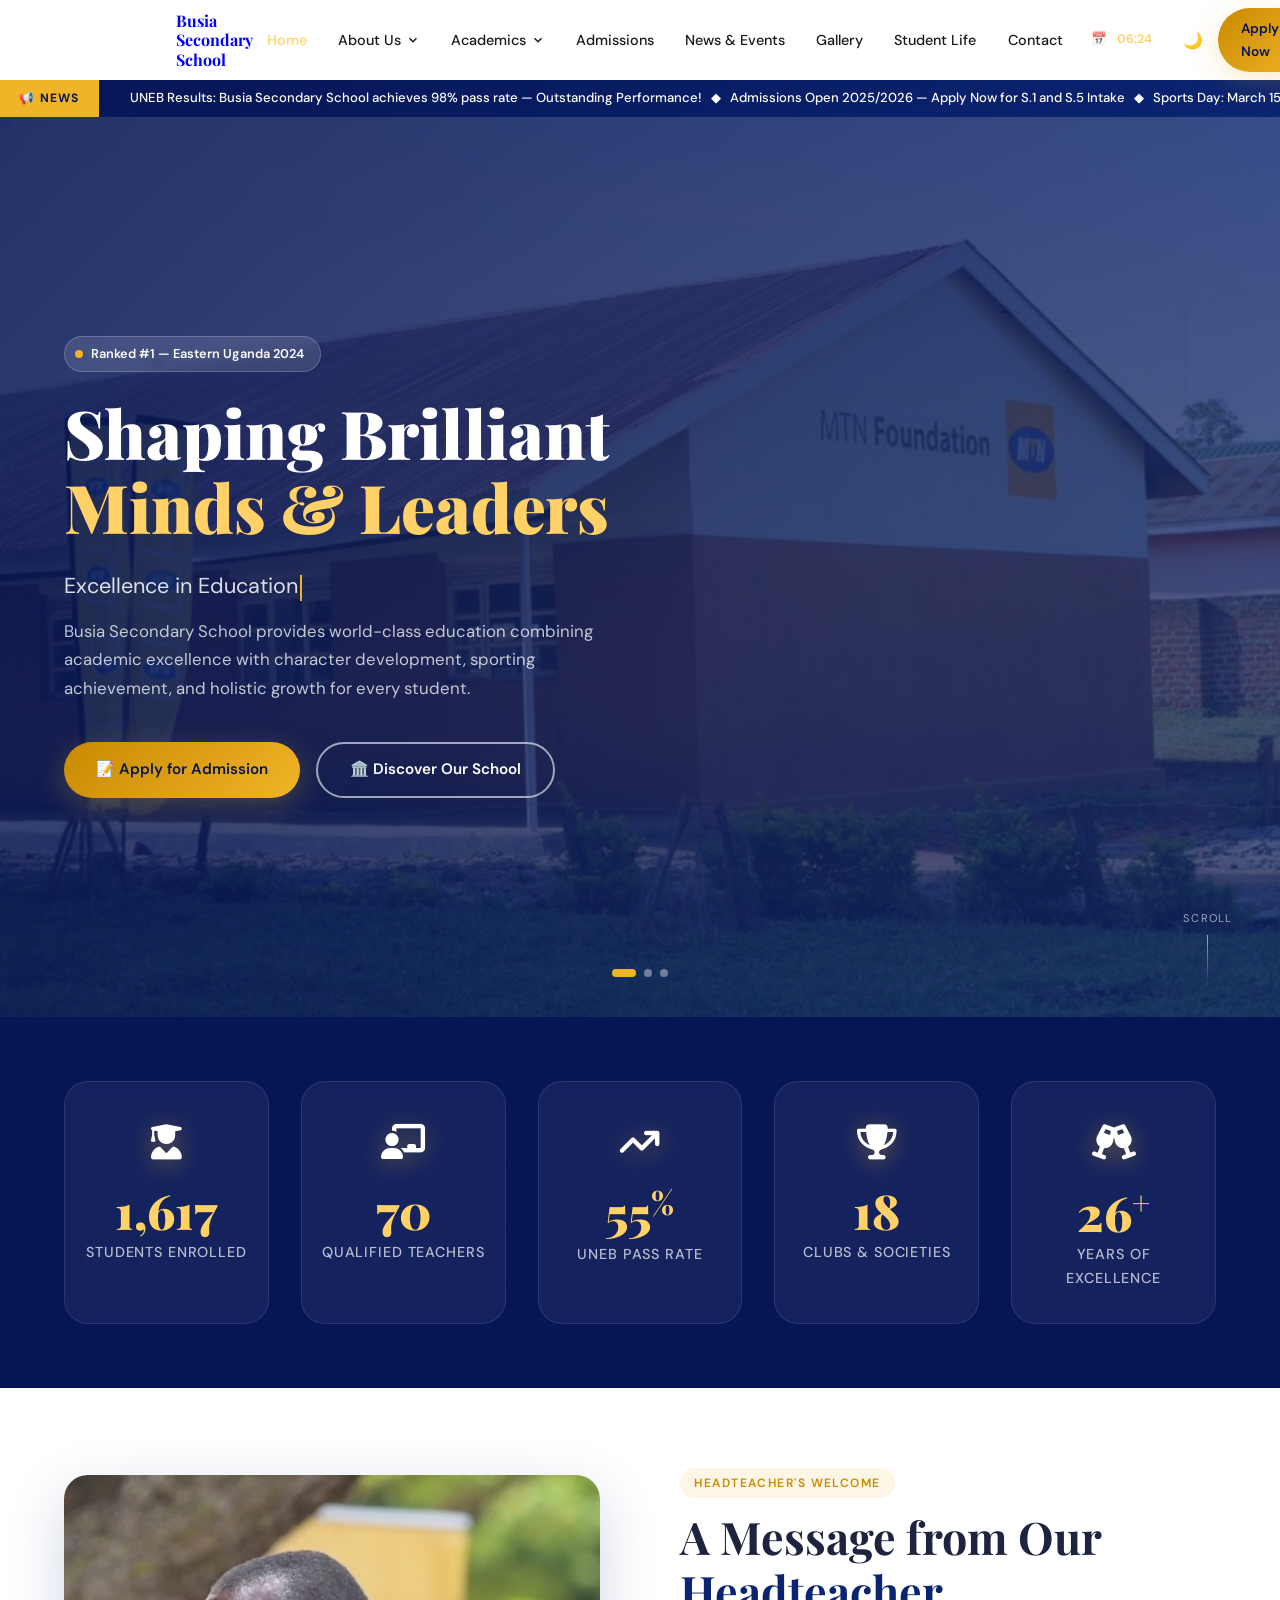
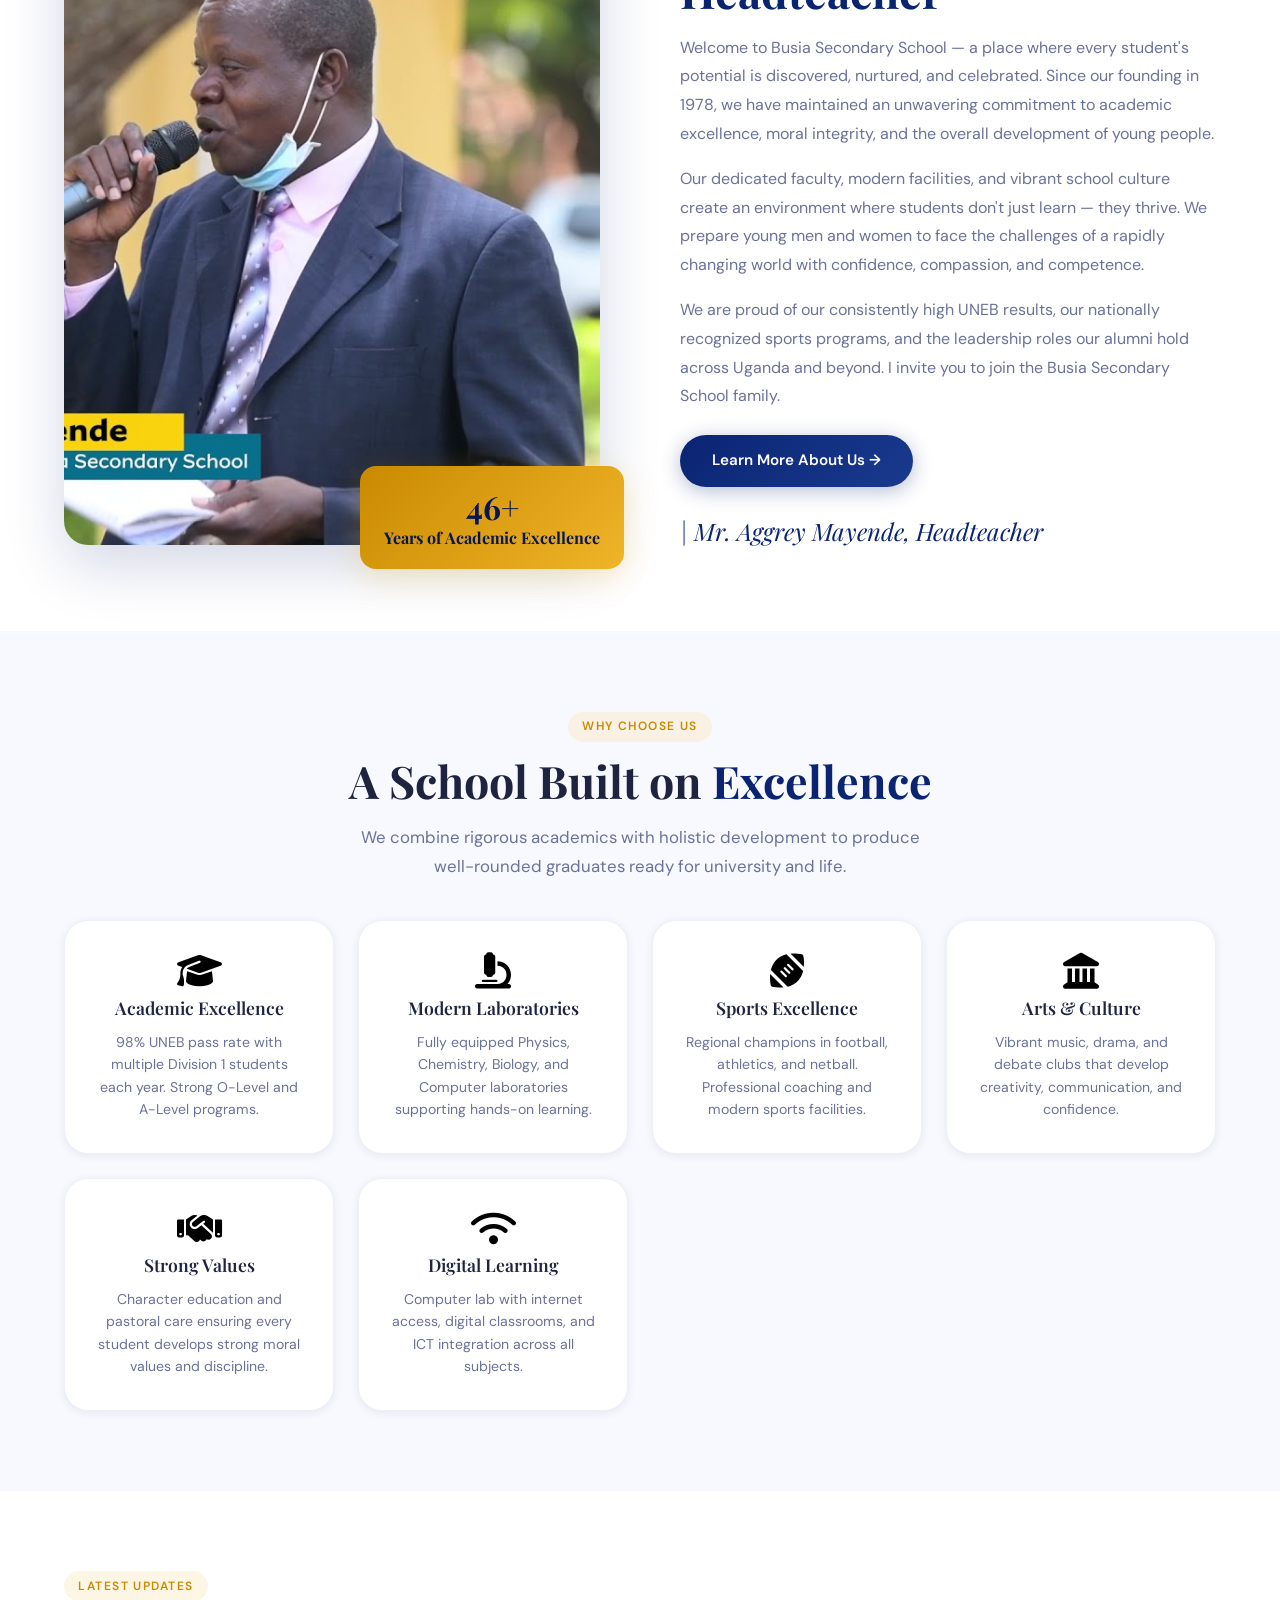
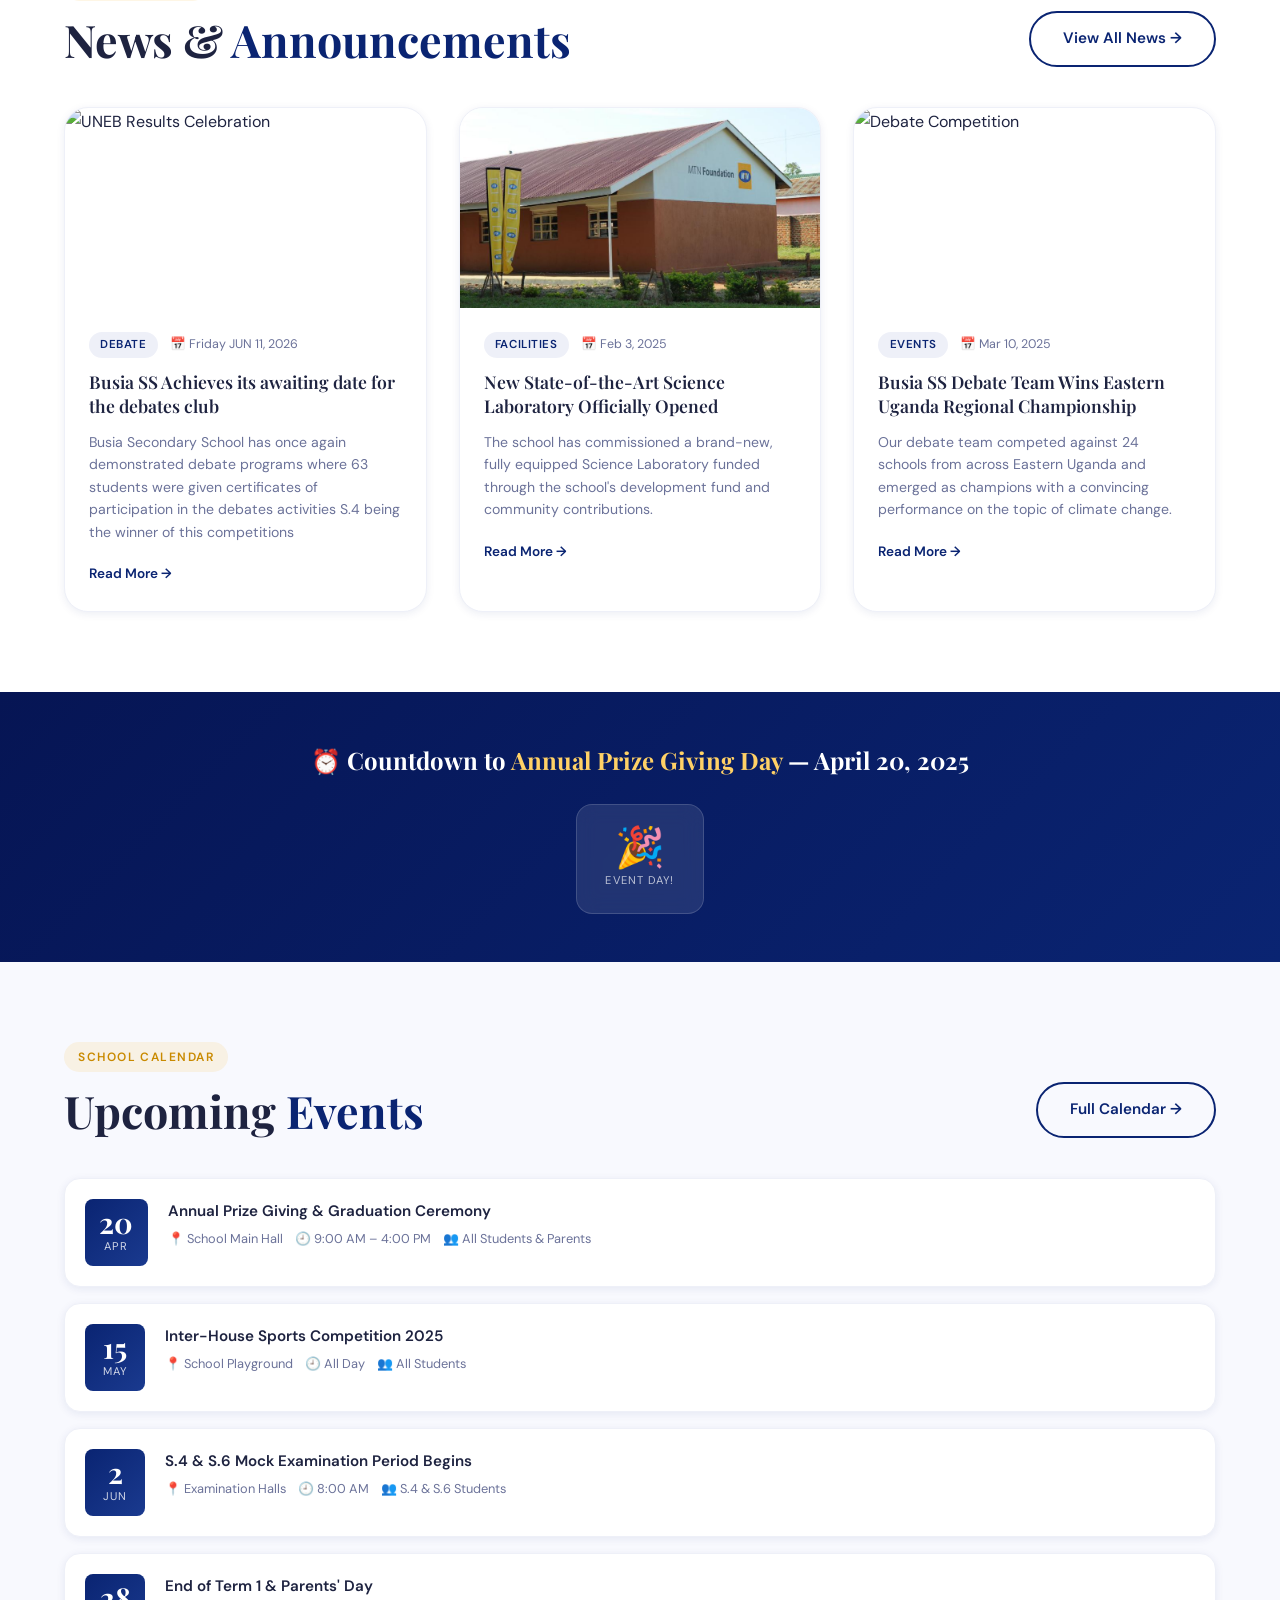
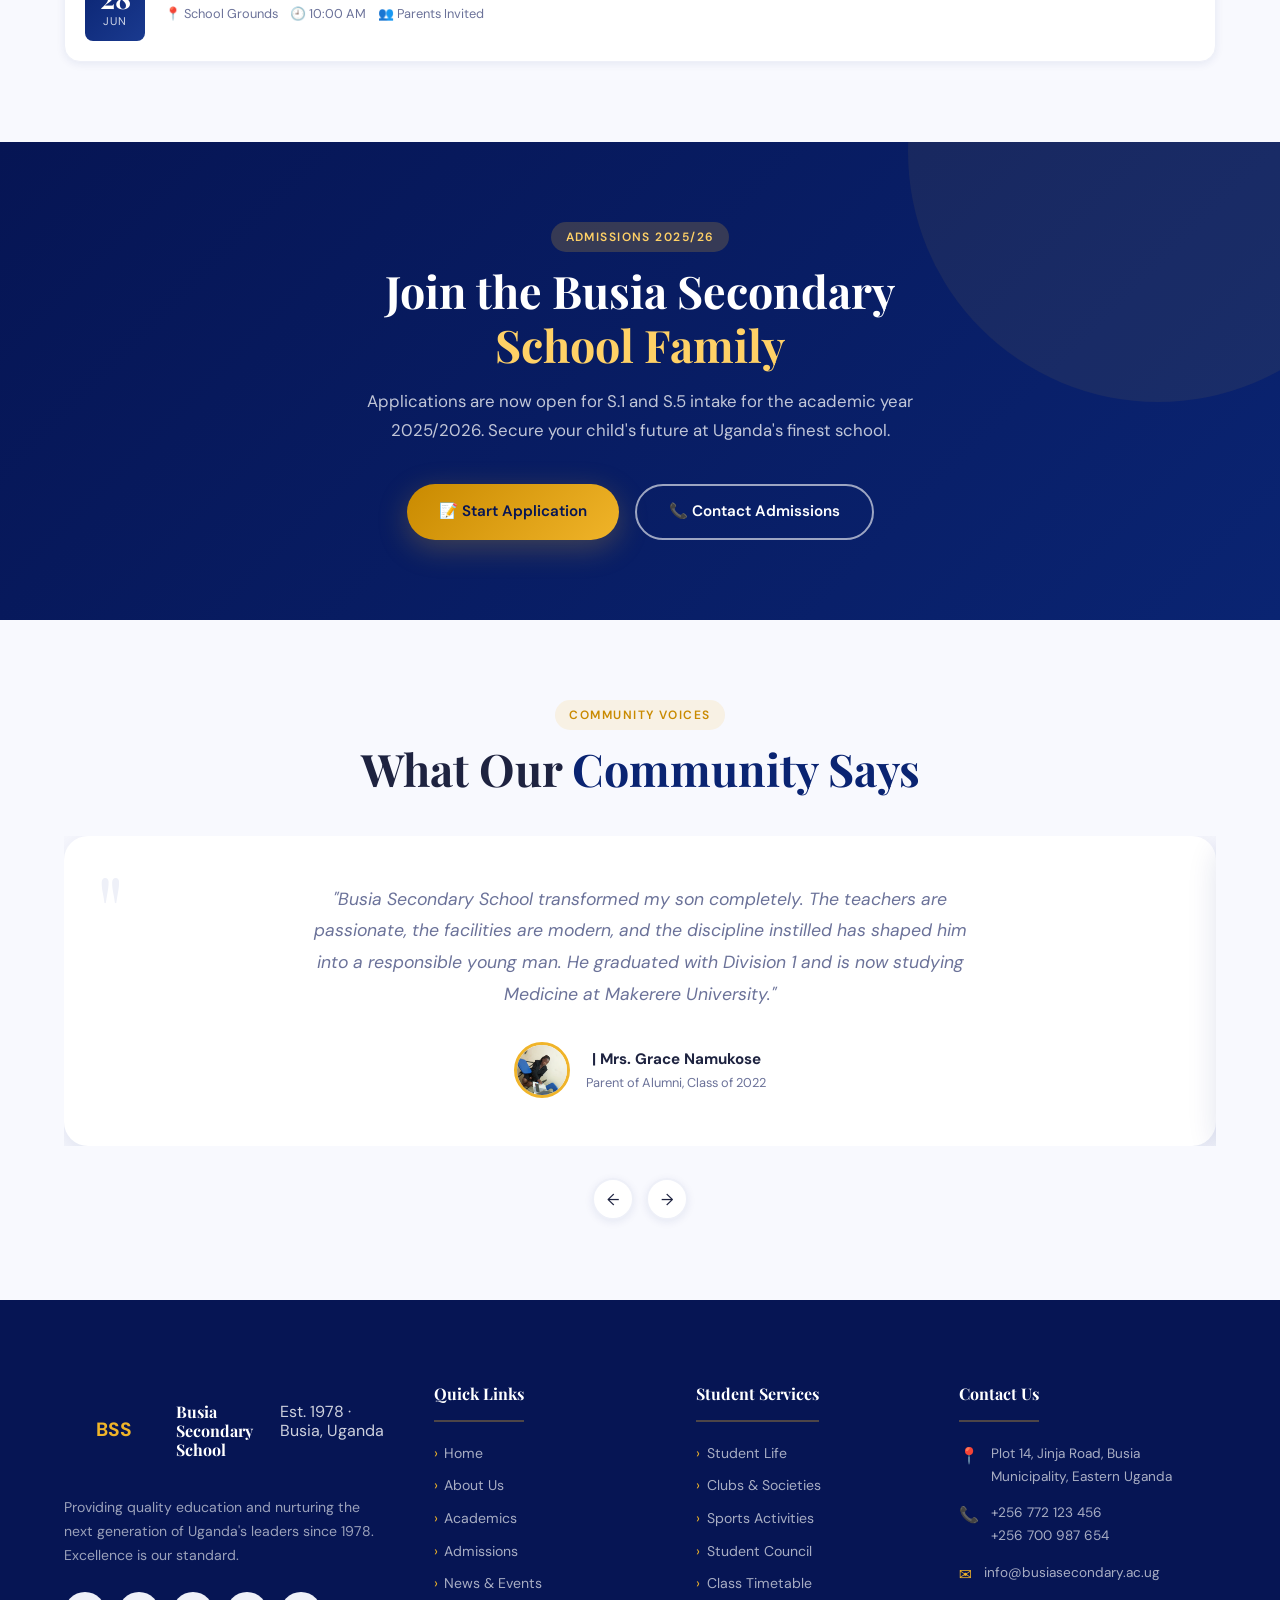
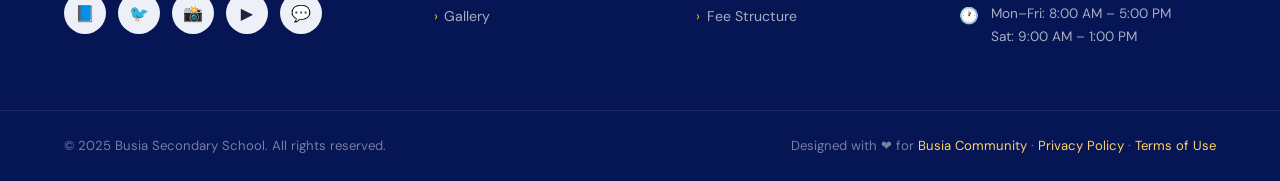
==== commit e22c275d: "Fix: Added the font awesome icons in the project" ====
--- a/index.html
+++ b/index.html
@@ -11,6 +11,7 @@
   <script type="application/ld+json">
   {"@context":"https://schema.org","@type":"EducationalOrganization","name":"Busia Secondary School","url":"https://busiasecondary.ac.ug","address":{"@type":"PostalAddress","addressLocality":"Busia","addressRegion":"Eastern Uganda","addressCountry":"UG"}}
   </script>
+  <link rel="stylesheet" href="https://cdnjs.cloudflare.com/ajax/libs/font-awesome/6.5.2/css/all.min.css">
 </head>
 <body>
 
@@ -27,10 +28,11 @@
 <nav id="navbar" role="navigation" aria-label="Main navigation">
   <div class="container">
     <a href="index.html" class="nav-logo">
-      <div class="nav-logo-icon"><img src="images/ssb-logo.png" alt=""></div>
+      <div class="nav-logo-icon">
+        <i class="fa-thin fa-house" style="color: rgb(19, 19, 19);"></i>
+      </div>
       <div class="nav-logo-text">
         <strong>Busia Secondary School</strong>
-        <span>Est. 1978 · Busia, Uganda</span>
       </div>
     </a>
 
@@ -142,27 +144,27 @@
   <div class="container">
     <div class="stats-grid">
       <div class="stat-card reveal">
-        <div class="stat-icon">👩‍🎓</div>
+        <div class="stat-icon"><i class="fa-solid fa-user-graduate" style="color: rgb(255, 255, 255);"></i></div>
         <div class="stat-number"><span class="counter" data-target="2847">0</span></div>
         <div class="stat-label">Students Enrolled</div>
       </div>
       <div class="stat-card reveal reveal-delay-1">
-        <div class="stat-icon">👨‍🏫</div>
+        <div class="stat-icon"><i class="fa-solid fa-chalkboard-user fa-beat" style="color: rgb(255, 255, 255);"></i></div>
         <div class="stat-number"><span class="counter" data-target="124">0</span></div>
         <div class="stat-label">Qualified Teachers</div>
       </div>
       <div class="stat-card reveal reveal-delay-2">
-        <div class="stat-icon">📊</div>
+        <div class="stat-icon"><i class="fa-solid fa-arrow-trend-up" style="color: rgb(255, 255, 255);"></i></div>
         <div class="stat-number"><span class="counter" data-target="98">0</span><span class="stat-suffix">%</span></div>
         <div class="stat-label">UNEB Pass Rate</div>
       </div>
       <div class="stat-card reveal reveal-delay-3">
-        <div class="stat-icon">🏆</div>
+        <div class="stat-icon"><i class="fa-solid fa-trophy fa-fade" style="color: rgb(255, 255, 255);"></i></div>
         <div class="stat-number"><span class="counter" data-target="32">0</span></div>
         <div class="stat-label">Clubs & Societies</div>
       </div>
       <div class="stat-card reveal reveal-delay-4">
-        <div class="stat-icon">🥇</div>
+        <div class="stat-icon"><i class="fa-solid fa-champagne-glasses fa-beat" style="color: rgb(255, 255, 255);"></i></div>
         <div class="stat-number"><span class="counter" data-target="46">0</span><span class="stat-suffix">+</span></div>
         <div class="stat-label">Years of Excellence</div>
       </div>
@@ -211,32 +213,32 @@
     <p class="section-subtitle">We combine rigorous academics with holistic development to produce well-rounded graduates ready for university and life.</p>
     <div class="subjects-grid" style="grid-template-columns:repeat(auto-fill,minmax(230px,1fr))">
       <div class="info-card reveal">
-        <div class="info-card-icon">📚</div>
+        <i class="fa-solid fa-graduation-cap" style="color: rgb(0, 0, 0); font-size: 36px;"></i>
         <h3 class="info-card-title">Academic Excellence</h3>
         <p class="info-card-text">98% UNEB pass rate with multiple Division 1 students each year. Strong O-Level and A-Level programs.</p>
       </div>
       <div class="info-card reveal reveal-delay-1">
-        <div class="info-card-icon">🔬</div>
+        <i class="fa-solid fa-microscope" style="color: rgb(0, 0, 0); font-size: 36px;"></i>
         <h3 class="info-card-title">Modern Laboratories</h3>
         <p class="info-card-text">Fully equipped Physics, Chemistry, Biology, and Computer laboratories supporting hands-on learning.</p>
       </div>
       <div class="info-card reveal reveal-delay-2">
-        <div class="info-card-icon">⚽</div>
+        <i class="fa-solid fa-football" style="color: rgb(0, 0, 0); font-size: 36px;"></i></i>
         <h3 class="info-card-title">Sports Excellence</h3>
         <p class="info-card-text">Regional champions in football, athletics, and netball. Professional coaching and modern sports facilities.</p>
       </div>
       <div class="info-card reveal reveal-delay-3">
-        <div class="info-card-icon">🎭</div>
+        <i class="fa-solid fa-landmark" style="color: rgb(0, 0, 0); font-size: 36px;"></i>
         <h3 class="info-card-title">Arts & Culture</h3>
         <p class="info-card-text">Vibrant music, drama, and debate clubs that develop creativity, communication, and confidence.</p>
       </div>
       <div class="info-card reveal reveal-delay-4">
-        <div class="info-card-icon">🤝</div>
+        <i class="fa-solid fa-handshake" style="color: rgb(0, 0, 0); font-size: 36px;"></i>
         <h3 class="info-card-title">Strong Values</h3>
         <p class="info-card-text">Character education and pastoral care ensuring every student develops strong moral values and discipline.</p>
       </div>
       <div class="info-card reveal">
-        <div class="info-card-icon">🌐</div>
+        <i class="fa-solid fa-wifi" style="color: rgb(0, 0, 0); font-size: 36px;"></i>
         <h3 class="info-card-title">Digital Learning</h3>
         <p class="info-card-text">Computer lab with internet access, digital classrooms, and ICT integration across all subjects.</p>
       </div>
@@ -264,11 +266,11 @@
         </div>
         <div class="news-card-body">
           <div class="news-card-meta">
-            <span class="news-cat">Academics</span>
-            <span>📅 Jan 15, 2025</span>
-          </div>
-          <h3 class="news-card-title">Busia SS Achieves Outstanding UNEB 2024 Results — 98% Pass Rate</h3>
-          <p class="news-card-excerpt">Busia Secondary School has once again demonstrated academic excellence with 15 students achieving Division 1 in the 2024 Uganda Certificate of Education examinations.</p>
+            <span class="news-cat">Debate</span>
+            <span>📅 Friday JUN 11, 2026</span>
+          </div>
+          <h3 class="news-card-title">Busia SS Achieves its awaiting date for the debates club</h3>
+          <p class="news-card-excerpt">Busia Secondary School has once again demonstrated debate programs where 63 students were given certificates of participation in the debates activities S.4 being the winner of this competitions</p>
           <a href="news.html" class="read-more">Read More →</a>
         </div>
       </article>
--- a/css/style.css
+++ b/css/style.css
@@ -235,19 +235,17 @@
   font-size: 1.2rem; font-weight: 700; color: var(--gold);
   flex-shrink: 0;
 }
-.nav-logo-text { line-height: 1.2; }
+.nav-logo-text { 
+  line-height: 1.2; 
+  display: flex;
+  flex-direction: row;
+}
 .nav-logo-text strong {
   display: block;
   font-family: var(--font-display);
   font-size: 1rem; font-weight: 700;
-  color: var(--white);
+  color: blue;
   transition: color .3s;
-}
-.nav-logo-text span {
-  font-size: .7rem; font-weight: 500;
-  color: var(--gold-light);
-  letter-spacing: .05em;
-  text-transform: uppercase;
 }
 #navbar.scrolled .nav-logo-text strong { color: var(--text); }
 #navbar.scrolled .nav-logo-text span  { color: var(--text-light); }
@@ -325,13 +323,13 @@
 .hamburger {
   display: none; flex-direction: column; gap: 5px;
   width: 38px; height: 38px; padding: 8px;
-  background: rgba(255,255,255,.15);
+  background: rgba(255, 255, 255, 0.15);
   border-radius: var(--radius-sm);
   transition: background .2s;
 }
 .hamburger span {
   display: block; height: 2px;
-  background: var(--white);
+  background: var(--dm-bg);
   border-radius: 2px;
   transition: all .3s var(--ease);
 }
@@ -911,12 +909,16 @@
 [data-theme="dark"] .info-card { background: var(--dm-surface); border-color: var(--dm-border); }
 .info-card:hover { transform: translateY(-5px); box-shadow: var(--shadow-md); }
 .info-card-icon {
-  width: 56px; height: 56px; border-radius: var(--radius-md);
-  background: linear-gradient(135deg, var(--primary), var(--primary-light));
-  display: flex; align-items: center; justify-content: center;
-  font-size: 1.5rem; margin-bottom: 1.25rem;
+  width: 56px; 
+  height: 56px; 
+  display: flex; 
+  align-items: center; 
+  justify-content: center;
+  font-size: 1.5rem; 
+  margin-bottom: 1.25rem;
   box-shadow: 0 8px 20px rgba(10,36,114,.25);
 }
+
 .info-card-title { font-family: var(--font-display); font-weight: 600; font-size: 1.1rem; margin-bottom: .5rem; }
 .info-card-text { font-size: .88rem; color: var(--text-light); line-height: 1.6; }
 
